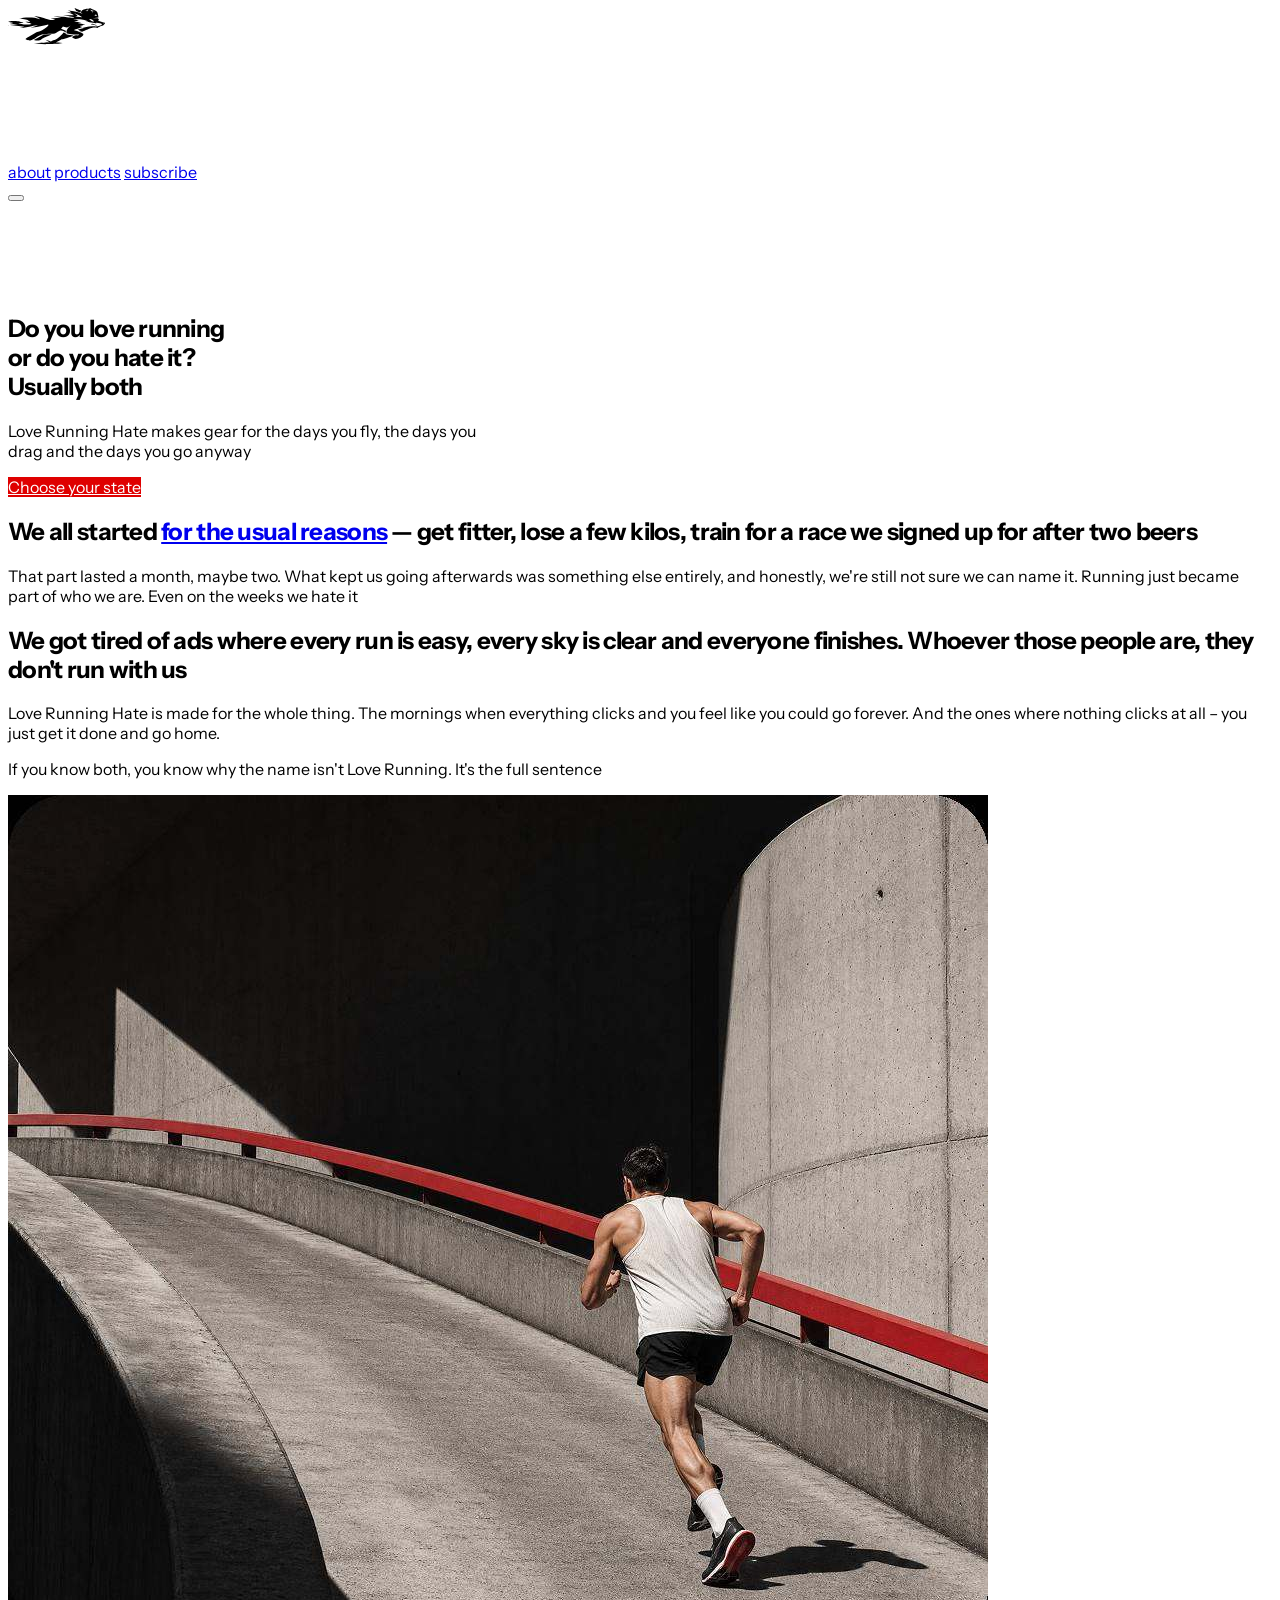
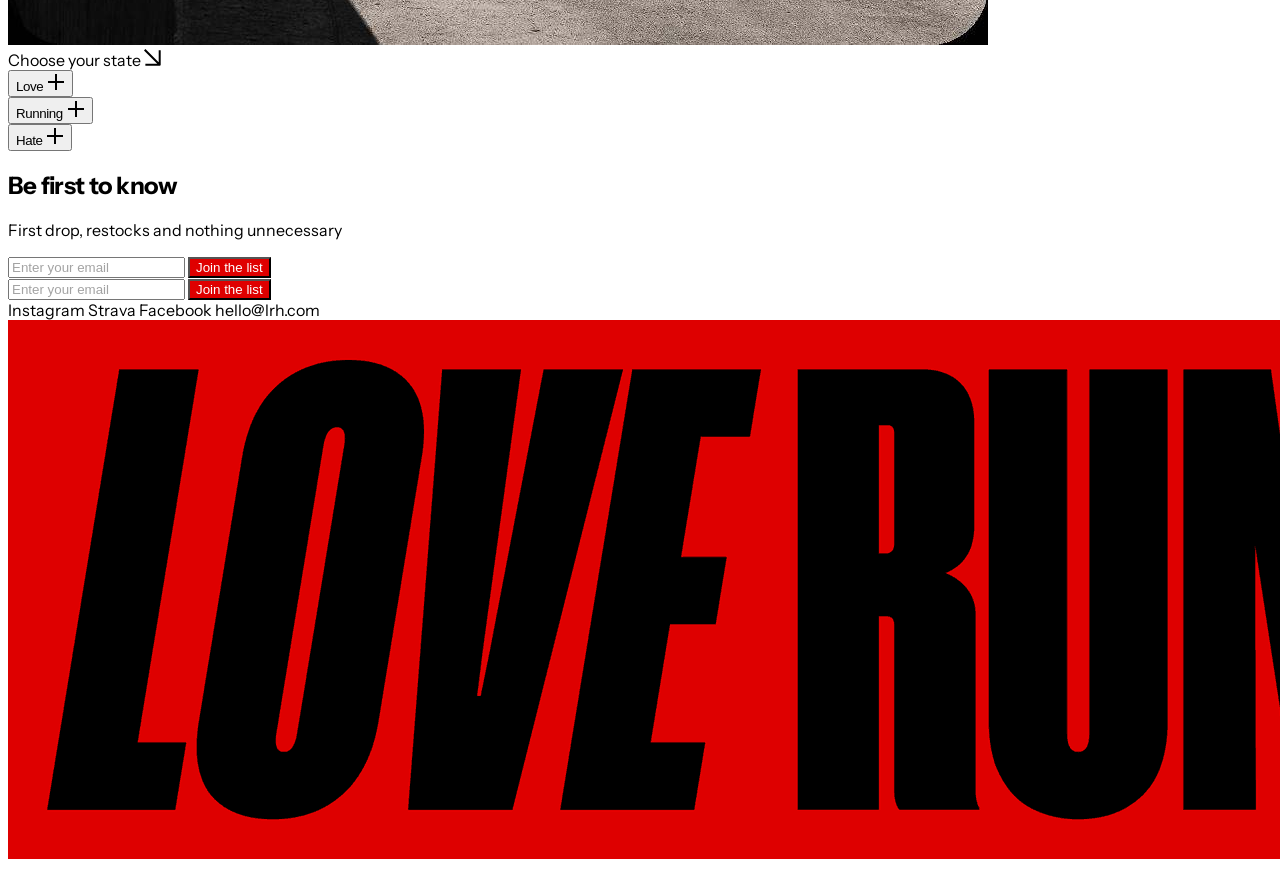
==== index.html @ ddf1a328 "Fix product notify buttons to say Notify me The three product waitlist submit buttons used the past-" ====
<!DOCTYPE html>
<html lang="en">
<head>
<meta charset="UTF-8">
<meta name="viewport" content="width=device-width, initial-scale=1.0">
<title>Love Running Hate — gear for every kind of run</title>
<meta name="description" content="Love Running Hate makes gear for the days you fly, the days you drag and the days you go anyway.">
<link rel="icon" type="image/svg+xml" href="assets/logo-fox-red.svg">
<link rel="preconnect" href="https://fonts.googleapis.com">
<link rel="preconnect" href="https://fonts.gstatic.com" crossorigin>
<link href="https://fonts.googleapis.com/css2?family=Instrument+Sans:wght@400;500;600;700&display=swap" rel="stylesheet">
<script src="https://cdn.tailwindcss.com"></script>
<script>
tailwind.config = {
  theme: {
    extend: {
      colors: {
        brand: '#DF0000',
        page: '#F4F4F4',
        inactive: '#D8D8D8',
      },
      fontFamily: {
        sans: ['"Instrument Sans"', 'system-ui', 'sans-serif'],
      },
    }
  }
}
</script>
<style>
  html { scroll-behavior: smooth; }
  body { font-family: "Instrument Sans", system-ui, sans-serif; -webkit-font-smoothing: antialiased; }
  .tracking-display { letter-spacing: -0.03em; }

  /* ---- Fox hover message card ---- */
  .fox-card {
    opacity: 0;
    transform: translateY(6px);
    pointer-events: none;
    transition: opacity .25s ease, transform .25s ease;
  }
  .fox-wrap:hover .fox-card,
  .fox-wrap.is-open .fox-card {
    opacity: 1;
    transform: translateY(0);
    pointer-events: auto;
  }
  .fox-logo .fox-red { display: none; }
  .fox-wrap:hover .fox-logo .fox-black,
  .fox-wrap.is-open .fox-logo .fox-black { display: none; }
  .fox-wrap:hover .fox-logo .fox-red,
  .fox-wrap.is-open .fox-logo .fox-red { display: block; }

  /* ---- Accordion ---- */
  .acc-body {
    display: grid;
    grid-template-rows: 0fr;
    transition: grid-template-rows .45s cubic-bezier(.4,0,.2,1);
  }
  .acc-item.open .acc-body { grid-template-rows: 1fr; }
  .acc-body > div { overflow: hidden; }
  .acc-item.open .acc-title { color: #DF0000; }
  .acc-toggle .icon-minus { display: none; }
  .acc-item.open .acc-toggle .icon-plus { display: none; }
  .acc-item.open .acc-toggle .icon-minus { display: block; }

  /* buttons */
  .btn-primary { background: #DF0000; color: #fff; transition: background .2s ease, color .2s ease; }
  .btn-primary:hover:not(:disabled) { background: #000; color: #fff; }
  .btn-primary:disabled { background: #fff; color: #000; border: 1px solid #D8D8D8; cursor: not-allowed; }
  .btn-hero { background: #DF0000; color: #fff; transition: background .2s ease, color .2s ease; }
  .btn-hero:hover { background: #fff; color: #DF0000; }

  .footer-link { color: #000; text-decoration: none; transition: color .2s ease; }
  .footer-link:hover { color: #fff; text-decoration: underline; text-underline-offset: 4px; }

  input.email-field::placeholder { color: #A3A3A3; }

  /* ---- Mobile burger menu ---- */
  .mobile-menu {
    opacity: 0;
    transform: translateY(-8px);
    pointer-events: none;
    transition: opacity .25s ease, transform .25s ease;
  }
  header.menu-open .mobile-menu {
    opacity: 1;
    transform: translateY(0);
    pointer-events: auto;
  }
  .burger-line { transition: transform .25s ease, opacity .2s ease; }
  header.menu-open .burger-line:nth-child(1) { transform: translateY(7px) rotate(45deg); }
  header.menu-open .burger-line:nth-child(2) { opacity: 0; }
  header.menu-open .burger-line:nth-child(3) { transform: translateY(-7px) rotate(-45deg); }

  /* ---- Product photos & lightbox ---- */
  .pv img { transition: transform .35s ease; }
  .pv:hover img { transform: scale(1.04); }
  .lb { display: none; }
  .lb.open { display: flex; }
  .lb-arrow {
    color: #fff; font-size: 56px; line-height: 1; padding: 12px 18px;
    transition: color .2s ease; user-select: none;
  }
  .lb-arrow:hover { color: #DF0000; }
</style>
</head>
<body class="bg-page text-black">

<!-- ===================== HEADER ===================== -->
<header class="sticky top-3 sm:top-5 z-50 mx-auto w-[calc(100%-2rem)] max-w-[1200px]">
  <div class="bg-white rounded-full px-6 sm:px-12 h-[60px] sm:h-[76px] flex items-center justify-between shadow-[0_2px_20px_rgba(0,0,0,0.04)]">
    <!-- Logo + hover card -->
    <div class="fox-wrap relative" id="foxWrap">
      <a href="#top" class="fox-logo block" aria-label="Love Running Hate — home">
        <img src="assets/logo-fox.svg" alt="Love Running Hate fox logo" class="fox-black h-7 sm:h-9 w-auto">
        <img src="assets/logo-fox-red.svg" alt="" class="fox-red h-7 sm:h-9 w-auto">
      </a>
      <!-- message card -->
      <div class="fox-card absolute left-6 sm:left-20 top-[calc(100%+10px)] w-[265px] bg-white rounded-2xl rounded-tl-md shadow-[0_12px_40px_rgba(0,0,0,0.12)] p-4 z-50">
        <div class="flex items-center gap-2">
          <span id="foxAvatar" class="w-7 h-7 rounded-full flex items-center justify-center overflow-hidden bg-black shrink-0">
            <img id="foxAvatarImg" src="assets/logo-fox-red.svg" alt="" class="w-5 h-auto">
          </span>
          <span id="foxHandle" class="text-[14px]">@FoxHatesRunning</span>
        </div>
        <p id="foxText" class="mt-2 text-[14px] leading-snug">The alarm went off before sunrise. My body stayed in bed emotionally, even after I left the house 😓</p>
        <div class="mt-3 flex items-center gap-3 text-[12px] text-neutral-400">
          <span>9:20</span>
          <span>7/10/26</span>
          <span class="text-brand">· online</span>
        </div>
      </div>
    </div>
    <!-- Nav (desktop) -->
    <nav class="hidden sm:flex items-center gap-14 text-[17px]">
      <a href="#about" class="hover:text-brand transition-colors">about</a>
      <a href="#products" class="hover:text-brand transition-colors">products</a>
      <a href="#subscribe" class="hover:text-brand transition-colors">subscribe</a>
    </nav>
    <!-- Burger (mobile) -->
    <button id="burgerBtn" type="button" class="sm:hidden flex flex-col justify-center items-end gap-[6px] w-8 h-8" aria-label="Menu" aria-expanded="false">
      <span class="burger-line block w-7 h-[2px] bg-black"></span>
      <span class="burger-line block w-7 h-[2px] bg-black"></span>
      <span class="burger-line block w-7 h-[2px] bg-black"></span>
    </button>
  </div>
  <!-- Mobile menu panel -->
  <div id="mobileMenu" class="mobile-menu sm:hidden absolute left-0 right-0 top-[calc(100%+8px)] bg-white rounded-3xl shadow-[0_16px_48px_rgba(0,0,0,0.14)] px-7 py-8 z-40">
    <nav class="flex flex-col gap-6">
      <a href="#about" class="tracking-display font-semibold text-[34px] leading-none">about</a>
      <a href="#products" class="tracking-display font-semibold text-[34px] leading-none">products</a>
      <a href="#subscribe" class="tracking-display font-semibold text-[34px] leading-none">subscribe</a>
    </nav>
    <div class="mt-8 pt-6 border-t border-inactive">
      <p class="text-[13px] text-neutral-400">Enquiries</p>
      <a href="mailto:hello@lrh.com" class="text-[15px]">hello@lrh.com</a>
    </div>
  </div>
</header>

<!-- ===================== HERO ===================== -->
<section id="top" class="mx-auto max-w-[1200px] px-4 pt-24 sm:pt-40 pb-24 sm:pb-40 text-center">
  <h1 class="tracking-display font-bold leading-[0.95] text-[44px] sm:text-[72px] lg:text-[90px]">
    Do you love running<br class="hidden sm:block">
    <span class="sm:hidden"> </span>or do you hate it?<br>
    <span class="text-brand">Usually both</span>
  </h1>
  <p class="mx-auto mt-8 sm:mt-12 max-w-[620px] text-[17px] sm:text-[20px] leading-relaxed">
    Love Running Hate makes gear for the days you fly, the days you<br class="hidden sm:block">
    drag and the days you go anyway
  </p>
  <a href="#products" class="btn-hero inline-block mt-10 sm:mt-14 rounded-full px-12 h-[56px] sm:h-[60px] leading-[56px] sm:leading-[60px] text-[18px] font-medium">
    Choose your state
  </a>
</section>

<!-- ===================== ABOUT ===================== -->
<section id="about" class="mx-auto max-w-[1200px] px-4 scroll-mt-28">
  <div class="bg-white rounded-3xl px-7 sm:px-7 py-9">
    <h2 class="tracking-display font-semibold text-[24px] sm:text-[32px] leading-tight max-w-[1150px]">
      We all started <a href="#products" class="text-brand">for the usual reasons</a> — get fitter, lose a few kilos, train for a race we signed up for after two beers
    </h2>
    <p class="mt-6 text-[15px] sm:text-[16px] leading-normal max-w-[1150px]">
      That part lasted a month, maybe two. What kept us going afterwards was something else entirely, and honestly, we're still not sure we can name it. Running just became part of who we are. Even on the weeks we hate it
    </p>
  </div>

  <div class="mt-4 grid grid-cols-1 lg:grid-cols-[1fr_490px] gap-4">
    <div class="bg-brand rounded-3xl px-7 py-10 text-white order-1">
      <h2 class="tracking-display font-semibold text-[30px] sm:text-[40px] leading-[1.1]">
        We got tired of ads where every run is easy, every sky is clear and everyone finishes. Whoever those people are, they don't run with us
      </h2>
      <p class="mt-8 text-[15px] sm:text-[16px] leading-normal max-w-[620px]">
        Love Running Hate is made for the whole thing. The mornings when everything clicks and you feel like you could go forever. And the ones where nothing clicks at all – you just get it done and go home.
      </p>
      <p class="mt-5 text-[15px] sm:text-[16px] leading-normal max-w-[620px]">
        If you know both, you know why the name isn't Love Running. It's the full sentence
      </p>
    </div>
    <div class="order-2 rounded-3xl overflow-hidden min-h-[280px]">
      <img src="assets/runner.jpg" alt="Runner climbing a concrete ramp beside a red railing" class="w-full h-full object-cover">
    </div>
  </div>
</section>

<!-- ===================== PRODUCTS ===================== -->
<section id="products" class="mx-auto max-w-[1200px] px-4 mt-28 sm:mt-44 scroll-mt-28">
  <div class="flex items-center gap-3 text-[22px] sm:text-[28px]">
    <span>Choose your state</span>
    <img src="assets/icon-arrow.svg" alt="" class="w-4 h-4 mt-1">
  </div>

  <div class="mt-6 space-y-4">
    <!-- ==== CARD template x3 ==== -->
    <!-- LOVE -->
    <div class="acc-item bg-white rounded-3xl" data-product="Love">
      <button type="button" class="acc-head w-full flex items-center justify-between px-7 sm:px-9 py-8 sm:py-10 text-left" aria-expanded="false">
        <span class="acc-title tracking-display font-bold text-[40px] sm:text-[64px] leading-none transition-colors hover:text-brand">Love</span>
        <span class="acc-toggle w-12 h-12 rounded-full bg-page flex items-center justify-center shrink-0">
          <svg class="icon-plus" width="18" height="18" viewBox="0 0 18 18"><path d="M9 1v16M1 9h16" stroke="black" stroke-width="2"/></svg>
          <svg class="icon-minus" width="18" height="18" viewBox="0 0 18 18"><path d="M1 9h16" stroke="black" stroke-width="2"/></svg>
        </span>
      </button>
      <div class="acc-body">
        <div>
          <div class="px-7 sm:px-9 pb-9 flex flex-col lg:grid lg:grid-cols-[360px_1fr] lg:grid-rows-[auto_1fr] gap-8">
            <p class="order-1 lg:col-start-1 lg:row-start-1 text-[16px] leading-normal">Love Cap “Chasing Endorphins”<br>100% cotton. One size. Designed in the UK</p>
            <div class="order-3 lg:order-none lg:col-start-1 lg:row-start-2">
              <p class="text-[16px]">£50</p>
              <form class="notify-form mt-4 max-w-[350px]">
                <input type="email" required placeholder="Enter your email" class="email-field w-full h-[60px] rounded-full border border-inactive bg-transparent px-6 text-[16px] outline-none focus:border-neutral-500 transition-colors">
                <button type="submit" class="btn-primary mt-3 w-full h-[60px] rounded-full text-[17px] font-medium">Notify me</button>
              </form>
            </div>
            <div class="order-2 lg:order-none lg:col-start-2 lg:row-start-1 lg:row-span-2 grid grid-cols-[1fr] sm:grid-cols-[1fr_170px] gap-3">
              <button type="button" class="pv rounded-xl overflow-hidden aspect-[4/3] sm:aspect-auto sm:min-h-[720px]" data-product="love" data-idx="0" aria-label="View photo">
                <img src="assets/products/love-1-s.jpg" alt="Love cap — front" class="w-full h-full object-cover" loading="lazy">
              </button>
              <div class="grid grid-cols-4 sm:grid-rows-4 sm:grid-cols-1 gap-3">
                <button type="button" class="pv rounded-xl overflow-hidden aspect-square sm:aspect-auto row-span-1" data-product="love" data-idx="1" aria-label="View photo">
                  <img src="assets/products/love-2-s.jpg" alt="Love cap — side" class="w-full h-full object-cover" loading="lazy">
                </button>
                <button type="button" class="pv rounded-xl overflow-hidden aspect-square sm:aspect-auto row-span-1" data-product="love" data-idx="2" aria-label="View photo">
                  <img src="assets/products/love-3-s.jpg" alt="Love cap — back" class="w-full h-full object-cover" loading="lazy">
                </button>
                <button type="button" class="pv rounded-xl overflow-hidden aspect-square sm:aspect-auto row-span-1" data-product="love" data-idx="3" aria-label="View photo">
                  <img src="assets/products/love-4-s.jpg" alt="Love cap on model — front" class="w-full h-full object-cover" loading="lazy">
                </button>
                <button type="button" class="pv rounded-xl overflow-hidden aspect-square sm:aspect-auto row-span-1" data-product="love" data-idx="4" aria-label="View photo">
                  <img src="assets/products/love-5-s.jpg" alt="Love cap on model — back" class="w-full h-full object-cover" loading="lazy">
                </button>
              </div>
            </div>
          </div>
        </div>
      </div>
    </div>

    <!-- RUNNING -->
    <div class="acc-item bg-white rounded-3xl" data-product="Running">
      <button type="button" class="acc-head w-full flex items-center justify-between px-7 sm:px-9 py-8 sm:py-10 text-left" aria-expanded="false">
        <span class="acc-title tracking-display font-bold text-[40px] sm:text-[64px] leading-none transition-colors hover:text-brand">Running</span>
        <span class="acc-toggle w-12 h-12 rounded-full bg-page flex items-center justify-center shrink-0">
          <svg class="icon-plus" width="18" height="18" viewBox="0 0 18 18"><path d="M9 1v16M1 9h16" stroke="black" stroke-width="2"/></svg>
          <svg class="icon-minus" width="18" height="18" viewBox="0 0 18 18"><path d="M1 9h16" stroke="black" stroke-width="2"/></svg>
        </span>
      </button>
      <div class="acc-body">
        <div>
          <div class="px-7 sm:px-9 pb-9 flex flex-col lg:grid lg:grid-cols-[360px_1fr] lg:grid-rows-[auto_1fr] gap-8">
            <p class="order-1 lg:col-start-1 lg:row-start-1 text-[16px] leading-normal">Running Cap “Love Running Hate”<br>100% cotton. One size. Designed in the UK</p>
            <div class="order-3 lg:order-none lg:col-start-1 lg:row-start-2">
              <p class="text-[16px]">£50</p>
              <form class="notify-form mt-4 max-w-[350px]">
                <input type="email" required placeholder="Enter your email" class="email-field w-full h-[60px] rounded-full border border-inactive bg-transparent px-6 text-[16px] outline-none focus:border-neutral-500 transition-colors">
                <button type="submit" class="btn-primary mt-3 w-full h-[60px] rounded-full text-[17px] font-medium">Notify me</button>
              </form>
            </div>
            <div class="order-2 lg:order-none lg:col-start-2 lg:row-start-1 lg:row-span-2 grid grid-cols-[1fr] sm:grid-cols-[1fr_170px] gap-3">
              <button type="button" class="pv rounded-xl overflow-hidden aspect-[4/3] sm:aspect-auto sm:min-h-[720px]" data-product="running" data-idx="0" aria-label="View photo">
                <img src="assets/products/running-1-s.jpg" alt="Running cap — front" class="w-full h-full object-cover" loading="lazy">
              </button>
              <div class="grid grid-cols-4 sm:grid-rows-4 sm:grid-cols-1 gap-3">
                <button type="button" class="pv rounded-xl overflow-hidden aspect-square sm:aspect-auto row-span-1" data-product="running" data-idx="1" aria-label="View photo">
                  <img src="assets/products/running-2-s.jpg" alt="Running cap — side" class="w-full h-full object-cover" loading="lazy">
                </button>
                <button type="button" class="pv rounded-xl overflow-hidden aspect-square sm:aspect-auto row-span-1" data-product="running" data-idx="2" aria-label="View photo">
                  <img src="assets/products/running-3-s.jpg" alt="Running cap — back" class="w-full h-full object-cover" loading="lazy">
                </button>
                <button type="button" class="pv rounded-xl overflow-hidden aspect-square sm:aspect-auto row-span-1" data-product="running" data-idx="3" aria-label="View photo">
                  <img src="assets/products/running-4-s.jpg" alt="Running cap on model — front" class="w-full h-full object-cover" loading="lazy">
                </button>
                <button type="button" class="pv rounded-xl overflow-hidden aspect-square sm:aspect-auto row-span-1" data-product="running" data-idx="4" aria-label="View photo">
                  <img src="assets/products/running-5-s.jpg" alt="Running cap on model — back" class="w-full h-full object-cover" loading="lazy">
                </button>
              </div>
            </div>
          </div>
        </div>
      </div>
    </div>

    <!-- HATE -->
    <div class="acc-item bg-white rounded-3xl" data-product="Hate">
      <button type="button" class="acc-head w-full flex items-center justify-between px-7 sm:px-9 py-8 sm:py-10 text-left" aria-expanded="false">
        <span class="acc-title tracking-display font-bold text-[40px] sm:text-[64px] leading-none transition-colors hover:text-brand">Hate</span>
        <span class="acc-toggle w-12 h-12 rounded-full bg-page flex items-center justify-center shrink-0">
          <svg class="icon-plus" width="18" height="18" viewBox="0 0 18 18"><path d="M9 1v16M1 9h16" stroke="black" stroke-width="2"/></svg>
          <svg class="icon-minus" width="18" height="18" viewBox="0 0 18 18"><path d="M1 9h16" stroke="black" stroke-width="2"/></svg>
        </span>
      </button>
      <div class="acc-body">
        <div>
          <div class="px-7 sm:px-9 pb-9 flex flex-col lg:grid lg:grid-cols-[360px_1fr] lg:grid-rows-[auto_1fr] gap-8">
            <p class="order-1 lg:col-start-1 lg:row-start-1 text-[16px] leading-normal">Hate Cap “Why Am I Doing This”<br>100% cotton. One size. Designed in the UK</p>
            <div class="order-3 lg:order-none lg:col-start-1 lg:row-start-2">
              <p class="text-[16px]">£50</p>
              <form class="notify-form mt-4 max-w-[350px]">
                <input type="email" required placeholder="Enter your email" class="email-field w-full h-[60px] rounded-full border border-inactive bg-transparent px-6 text-[16px] outline-none focus:border-neutral-500 transition-colors">
                <button type="submit" class="btn-primary mt-3 w-full h-[60px] rounded-full text-[17px] font-medium">Notify me</button>
              </form>
            </div>
            <div class="order-2 lg:order-none lg:col-start-2 lg:row-start-1 lg:row-span-2 grid grid-cols-[1fr] sm:grid-cols-[1fr_170px] gap-3">
              <button type="button" class="pv rounded-xl overflow-hidden aspect-[4/3] sm:aspect-auto sm:min-h-[720px]" data-product="hate" data-idx="0" aria-label="View photo">
                <img src="assets/products/hate-1-s.jpg" alt="Hate cap — front" class="w-full h-full object-cover" loading="lazy">
              </button>
              <div class="grid grid-cols-4 sm:grid-rows-4 sm:grid-cols-1 gap-3">
                <button type="button" class="pv rounded-xl overflow-hidden aspect-square sm:aspect-auto row-span-1" data-product="hate" data-idx="1" aria-label="View photo">
                  <img src="assets/products/hate-2-s.jpg" alt="Hate cap — side" class="w-full h-full object-cover" loading="lazy">
                </button>
                <button type="button" class="pv rounded-xl overflow-hidden aspect-square sm:aspect-auto row-span-1" data-product="hate" data-idx="2" aria-label="View photo">
                  <img src="assets/products/hate-3-s.jpg" alt="Hate cap — back" class="w-full h-full object-cover" loading="lazy">
                </button>
                <button type="button" class="pv rounded-xl overflow-hidden aspect-square sm:aspect-auto row-span-1" data-product="hate" data-idx="3" aria-label="View photo">
                  <img src="assets/products/hate-4-s.jpg" alt="Hate cap on model — front" class="w-full h-full object-cover" loading="lazy">
                </button>
                <button type="button" class="pv rounded-xl overflow-hidden aspect-square sm:aspect-auto row-span-1" data-product="hate" data-idx="4" aria-label="View photo">
                  <img src="assets/products/hate-5-s.jpg" alt="Hate cap on model — back" class="w-full h-full object-cover" loading="lazy">
                </button>
              </div>
            </div>
          </div>
        </div>
      </div>
    </div>
  </div>
</section>

<!-- ===================== SUBSCRIBE ===================== -->
<section id="subscribe" class="mx-auto max-w-[1200px] px-4 mt-32 sm:mt-52 pb-32 sm:pb-48 text-center scroll-mt-28">
  <h2 class="tracking-display font-bold text-[40px] sm:text-[72px] leading-none">Be first to know</h2>
  <p class="mt-6 text-[16px] sm:text-[18px]">First drop, restocks and nothing unnecessary</p>
  <form id="subscribeForm" class="mx-auto mt-10 max-w-[624px]">
    <div class="hidden sm:flex items-stretch rounded-full border border-inactive overflow-hidden bg-transparent">
      <input type="email" required placeholder="Enter your email" class="email-field flex-1 bg-transparent px-7 text-[16px] outline-none" id="subEmailDesktop">
      <button type="submit" class="btn-primary rounded-full px-10 h-[56px] text-[17px] font-medium shrink-0">Join the list</button>
    </div>
    <div class="sm:hidden">
      <input type="email" placeholder="Enter your email" class="email-field w-full h-[56px] rounded-full border border-inactive bg-transparent px-6 text-[16px] outline-none" id="subEmailMobile">
      <button type="submit" class="btn-primary mt-3 w-full h-[56px] rounded-full text-[17px] font-medium">Join the list</button>
    </div>
  </form>
</section>

<!-- ===================== FOOTER ===================== -->
<footer class="bg-brand">
  <div class="pt-12 sm:pt-14 pb-6">
    <nav class="flex flex-wrap items-center justify-center gap-x-10 gap-y-3 uppercase text-[14px] sm:text-[16px] tracking-wide px-4">
      <a href="https://www.instagram.com/love.running.hate/" target="_blank" rel="noopener" class="footer-link">Instagram</a>
      <a href="https://www.strava.com/clubs/2306749" target="_blank" rel="noopener" class="footer-link">Strava</a>
      <a href="https://www.facebook.com/profile.php?id=61592292695653" target="_blank" rel="noopener" class="footer-link">Facebook</a>
      <a href="mailto:hello@lrh.com" class="footer-link">hello@lrh.com</a>
    </nav>
    <img src="assets/wordmark.png" alt="LOVE RUNNING HATE" class="w-full h-auto mt-10 sm:mt-16 block select-none pointer-events-none">
  </div>
</footer>

<!-- ===================== LIGHTBOX ===================== -->
<div id="lightbox" class="lb fixed inset-0 z-[100] items-center justify-center" role="dialog" aria-modal="true">
  <div id="lbBackdrop" class="absolute inset-0 bg-black/90"></div>
  <button id="lbClose" type="button" class="absolute top-3 right-4 z-20 text-white text-[42px] leading-none hover:text-brand transition-colors" aria-label="Close">&times;</button>
  <button id="lbPrev" type="button" class="lb-arrow absolute left-1 sm:left-6 z-20" aria-label="Previous">&#8249;</button>
  <img id="lbImg" class="relative z-10 max-w-[92vw] max-h-[86vh] rounded-lg select-none" src="" alt="Product photo">
  <button id="lbNext" type="button" class="lb-arrow absolute right-1 sm:right-6 z-20" aria-label="Next">&#8250;</button>
  <div id="lbCount" class="absolute bottom-5 left-1/2 -translate-x-1/2 z-20 text-white/80 text-[14px] tracking-widest"></div>
</div>

<script src="assets/tweets.js"></script>
<script>
/* ---------- Fox hover: random message ---------- */
const FOX_PROFILES = {
  love:   { handle: '@FoxLovesRunning', avatarBg: '#DF0000', avatarFox: 'assets/logo-fox.svg' },
  hate:   { handle: '@FoxHatesRunning', avatarBg: '#000000', avatarFox: 'assets/logo-fox-red.svg' },
  anyway: { handle: '@FoxRunsAnyway',   avatarBg: '#FFFFFF', avatarFox: 'assets/logo-fox-red.svg' }
};
const foxMessages = (window.FOX_TWEETS || []).map(t => ({
  handle: FOX_PROFILES[t.mood].handle,
  text: t.text,
  avatarBg: FOX_PROFILES[t.mood].avatarBg,
  avatarFox: FOX_PROFILES[t.mood].avatarFox
}));

const foxWrap = document.getElementById('foxWrap');
let lastIdx = -1;
function pickFoxMessage() {
  let i;
  do { i = Math.floor(Math.random() * foxMessages.length); } while (i === lastIdx && foxMessages.length > 1);
  lastIdx = i;
  const m = foxMessages[i];
  document.getElementById('foxHandle').textContent = m.handle;
  document.getElementById('foxText').textContent = m.text;
  const av = document.getElementById('foxAvatar');
  av.style.background = m.avatarBg;
  av.style.border = m.avatarBg === '#FFFFFF' ? '1px solid #D8D8D8' : 'none';
  document.getElementById('foxAvatarImg').src = m.avatarFox;
}
foxWrap.addEventListener('mouseenter', pickFoxMessage);
/* mobile: tap toggles the card */
foxWrap.querySelector('a').addEventListener('click', (e) => {
  if (window.matchMedia('(hover: none)').matches) {
    e.preventDefault();
    if (!foxWrap.classList.contains('is-open')) pickFoxMessage();
    foxWrap.classList.toggle('is-open');
  }
});
document.addEventListener('click', (e) => {
  if (!foxWrap.contains(e.target)) foxWrap.classList.remove('is-open');
});

/* ---------- Product photo lightbox ---------- */
const PRODUCT_PHOTOS = {
  love: [1,2,3,4,5].map(i => 'assets/products/love-' + i + '.jpg'),
  hate: [1,2,3,4,5].map(i => 'assets/products/hate-' + i + '.jpg'),
  running: [1,2,3,4,5].map(i => 'assets/products/running-' + i + '.jpg')
};
const lb = document.getElementById('lightbox');
const lbImg = document.getElementById('lbImg');
const lbCount = document.getElementById('lbCount');
let lbProduct = 'love', lbIdx = 0;
function lbShow(i) {
  const list = PRODUCT_PHOTOS[lbProduct];
  lbIdx = (i + list.length) % list.length;
  lbImg.src = list[lbIdx];
  lbCount.textContent = (lbIdx + 1) + ' / ' + list.length;
  [lbIdx + 1, lbIdx - 1].forEach(j => { const im = new Image(); im.src = list[(j + list.length) % list.length]; });
}
function lbOpen(p, i) {
  lbProduct = p;
  lb.classList.add('open');
  document.body.style.overflow = 'hidden';
  lbShow(i);
}
function lbHide() {
  lb.classList.remove('open');
  document.body.style.overflow = '';
  lbImg.src = '';
}
document.querySelectorAll('.pv').forEach(b => {
  b.addEventListener('click', () => lbOpen(b.dataset.product, parseInt(b.dataset.idx, 10)));
});
document.getElementById('lbClose').addEventListener('click', lbHide);
document.getElementById('lbBackdrop').addEventListener('click', lbHide);
document.getElementById('lbPrev').addEventListener('click', () => lbShow(lbIdx - 1));
document.getElementById('lbNext').addEventListener('click', () => lbShow(lbIdx + 1));
document.addEventListener('keydown', (e) => {
  if (!lb.classList.contains('open')) return;
  if (e.key === 'Escape') lbHide();
  if (e.key === 'ArrowRight') lbShow(lbIdx + 1);
  if (e.key === 'ArrowLeft') lbShow(lbIdx - 1);
});
let lbTouchX = null;
lb.addEventListener('touchstart', (e) => { lbTouchX = e.touches[0].clientX; }, { passive: true });
lb.addEventListener('touchend', (e) => {
  if (lbTouchX === null) return;
  const dx = e.changedTouches[0].clientX - lbTouchX;
  if (Math.abs(dx) > 40) lbShow(lbIdx + (dx < 0 ? 1 : -1));
  lbTouchX = null;
}, { passive: true });

/* ---------- Mobile burger menu ---------- */
const headerEl = document.querySelector('header');
const burgerBtn = document.getElementById('burgerBtn');
burgerBtn.addEventListener('click', () => {
  const open = headerEl.classList.toggle('menu-open');
  burgerBtn.setAttribute('aria-expanded', open ? 'true' : 'false');
});
document.querySelectorAll('#mobileMenu a').forEach(a => {
  a.addEventListener('click', () => headerEl.classList.remove('menu-open'));
});

/* ---------- Accordion (independent items) ---------- */
document.querySelectorAll('.acc-item').forEach(item => {
  const head = item.querySelector('.acc-head');
  head.addEventListener('click', () => {
    const open = item.classList.toggle('open');
    head.setAttribute('aria-expanded', open ? 'true' : 'false');
  });
});

/* ---------- Forms: save subscriber + success state ---------- */
const SUBSCRIBE_URL = 'https://xhvunpdtaucxmgxvfxou.supabase.co/functions/v1/subscribe';
function bindForm(form, source) {
  form.addEventListener('submit', async (e) => {
    e.preventDefault();
    const visibleInputs = [...form.querySelectorAll('input')].filter(i => i.offsetParent !== null);
    const field = visibleInputs[0];
    if (!field || !field.value || !/^[^\s@]+@[^\s@]+\.[^\s@]+$/.test(field.value)) { if (field) field.focus(); return; }
    const buttons = [...form.querySelectorAll('button[type="submit"]')];
    buttons.forEach(b => { b.disabled = true; });
    try {
      const r = await fetch(SUBSCRIBE_URL, {
        method: 'POST',
        headers: { 'Content-Type': 'application/json' },
        body: JSON.stringify({ email: field.value, source })
      });
      if (!r.ok) throw new Error('request failed');
      buttons.forEach(b => { b.textContent = "You're on the list"; });
      field.disabled = true;
    } catch (err) {
      buttons.forEach(b => { b.disabled = false; });
      field.focus();
    }
  });
}
document.querySelectorAll('.notify-form').forEach(f => bindForm(f, (f.closest('.acc-item') && f.closest('.acc-item').dataset.product ? f.closest('.acc-item').dataset.product : 'product').toLowerCase()));
bindForm(document.getElementById('subscribeForm'), 'subscribe');
</script>
</body>
</html>
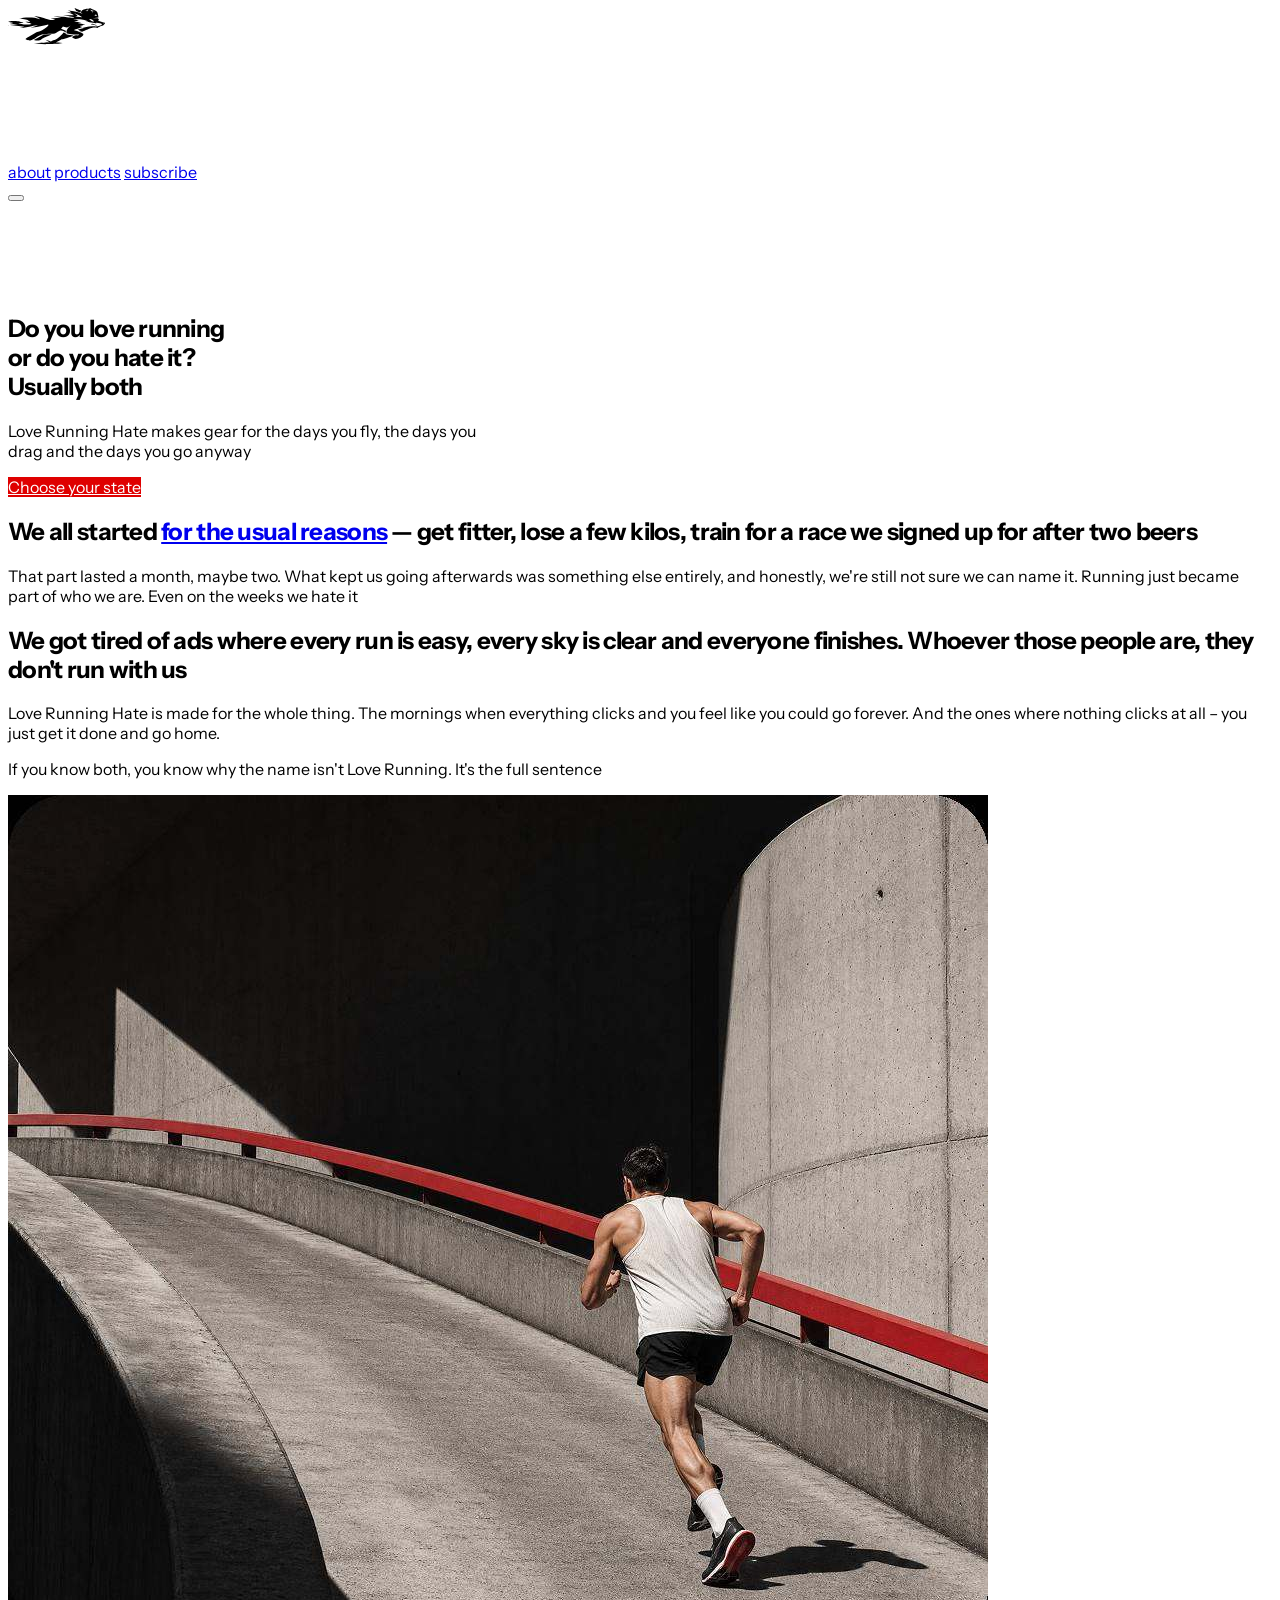
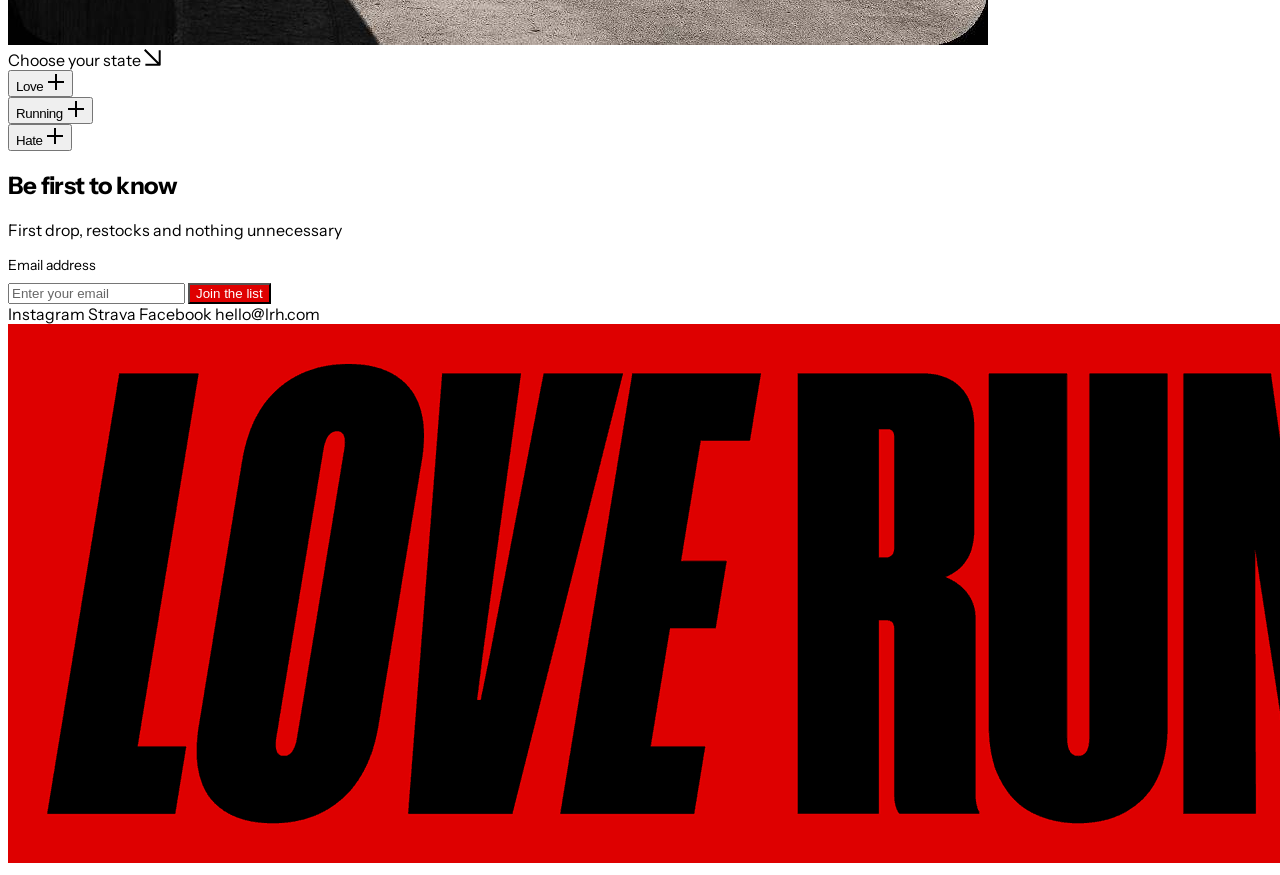
==== commit 27839e60: "Fix waitlist signup and add SEO discovery foundations" ====
--- a/index.html
+++ b/index.html
@@ -3,8 +3,47 @@
 <head>
 <meta charset="UTF-8">
 <meta name="viewport" content="width=device-width, initial-scale=1.0">
-<title>Love Running Hate — gear for every kind of run</title>
-<meta name="description" content="Love Running Hate makes gear for the days you fly, the days you drag and the days you go anyway.">
+<title>Love Running Hate — Cotton Caps for Every Running Mood</title>
+<meta name="description" content="Explore three cotton caps from Love Running Hate: Love, Running and Hate. Designed in the UK for every running mood. Sign up for product updates.">
+<link rel="canonical" href="https://loverunninghate.com/">
+<meta property="og:type" content="website">
+<meta property="og:site_name" content="Love Running Hate">
+<meta property="og:title" content="Love Running Hate — Cotton Caps for Every Running Mood">
+<meta property="og:description" content="Three cotton caps. Love, Running and Hate. Designed in the UK for every running mood. Sign up for product updates.">
+<meta property="og:url" content="https://loverunninghate.com/">
+<meta property="og:locale" content="en_GB">
+<meta property="og:image" content="https://loverunninghate.com/assets/social-preview.png">
+<meta property="og:image:width" content="1200">
+<meta property="og:image:height" content="630">
+<meta property="og:image:alt" content="Love Running Hate — three cotton caps for every running mood.">
+<meta name="twitter:card" content="summary_large_image">
+<meta name="twitter:title" content="Love Running Hate — Cotton Caps for Every Running Mood">
+<meta name="twitter:description" content="Three cotton caps. Love, Running and Hate. Designed in the UK for every running mood. Sign up for product updates.">
+<meta name="twitter:image" content="https://loverunninghate.com/assets/social-preview.png">
+<meta name="twitter:image:alt" content="Love Running Hate — three cotton caps for every running mood.">
+<script type="application/ld+json">
+{
+  "@context": "https://schema.org",
+  "@graph": [
+    {
+      "@type": "Organization",
+      "@id": "https://loverunninghate.com/#organization",
+      "name": "Love Running Hate",
+      "url": "https://loverunninghate.com/",
+      "logo": "https://loverunninghate.com/assets/logo-fox.svg",
+      "description": "Love Running Hate makes cotton caps for every running mood."
+    },
+    {
+      "@type": "WebSite",
+      "@id": "https://loverunninghate.com/#website",
+      "name": "Love Running Hate",
+      "url": "https://loverunninghate.com/",
+      "inLanguage": "en",
+      "publisher": { "@id": "https://loverunninghate.com/#organization" }
+    }
+  ]
+}
+</script>
 <link rel="icon" type="image/svg+xml" href="assets/logo-fox-red.svg">
 <link rel="preconnect" href="https://fonts.googleapis.com">
 <link rel="preconnect" href="https://fonts.gstatic.com" crossorigin>
@@ -73,7 +112,11 @@
   .footer-link { color: #000; text-decoration: none; transition: color .2s ease; }
   .footer-link:hover { color: #fff; text-decoration: underline; text-underline-offset: 4px; }
 
-  input.email-field::placeholder { color: #A3A3A3; }
+  input.email-field::placeholder { color: #666; }
+  .email-label { display: block; margin-bottom: 8px; font-size: 14px; text-align: left; }
+  .form-status { margin-top: 12px; font-size: 14px; line-height: 1.5; text-align: left; }
+  .form-status:empty { display: none; }
+  .email-field:focus-visible { outline: 2px solid #000; outline-offset: 3px; }
 
   /* ---- Mobile burger menu ---- */
   .mobile-menu {
@@ -228,8 +271,10 @@
             <div class="order-3 lg:order-none lg:col-start-1 lg:row-start-2">
               <p class="text-[16px]">£50</p>
               <form class="notify-form mt-4 max-w-[350px]">
-                <input type="email" required placeholder="Enter your email" class="email-field w-full h-[60px] rounded-full border border-inactive bg-transparent px-6 text-[16px] outline-none focus:border-neutral-500 transition-colors">
+                <label for="loveEmail" class="email-label">Email address</label>
+                <input id="loveEmail" name="email" type="email" autocomplete="email" required aria-describedby="loveStatus" placeholder="Enter your email" class="email-field w-full h-[60px] rounded-full border border-inactive bg-transparent px-6 text-[16px] outline-none focus:border-neutral-500 transition-colors">
                 <button type="submit" class="btn-primary mt-3 w-full h-[60px] rounded-full text-[17px] font-medium">Notify me</button>
+                <p id="loveStatus" class="form-status" role="status" aria-live="polite" aria-atomic="true"></p>
               </form>
             </div>
             <div class="order-2 lg:order-none lg:col-start-2 lg:row-start-1 lg:row-span-2 grid grid-cols-[1fr] sm:grid-cols-[1fr_170px] gap-3">
@@ -272,8 +317,10 @@
             <div class="order-3 lg:order-none lg:col-start-1 lg:row-start-2">
               <p class="text-[16px]">£50</p>
               <form class="notify-form mt-4 max-w-[350px]">
-                <input type="email" required placeholder="Enter your email" class="email-field w-full h-[60px] rounded-full border border-inactive bg-transparent px-6 text-[16px] outline-none focus:border-neutral-500 transition-colors">
+                <label for="runningEmail" class="email-label">Email address</label>
+                <input id="runningEmail" name="email" type="email" autocomplete="email" required aria-describedby="runningStatus" placeholder="Enter your email" class="email-field w-full h-[60px] rounded-full border border-inactive bg-transparent px-6 text-[16px] outline-none focus:border-neutral-500 transition-colors">
                 <button type="submit" class="btn-primary mt-3 w-full h-[60px] rounded-full text-[17px] font-medium">Notify me</button>
+                <p id="runningStatus" class="form-status" role="status" aria-live="polite" aria-atomic="true"></p>
               </form>
             </div>
             <div class="order-2 lg:order-none lg:col-start-2 lg:row-start-1 lg:row-span-2 grid grid-cols-[1fr] sm:grid-cols-[1fr_170px] gap-3">
@@ -316,8 +363,10 @@
             <div class="order-3 lg:order-none lg:col-start-1 lg:row-start-2">
               <p class="text-[16px]">£50</p>
               <form class="notify-form mt-4 max-w-[350px]">
-                <input type="email" required placeholder="Enter your email" class="email-field w-full h-[60px] rounded-full border border-inactive bg-transparent px-6 text-[16px] outline-none focus:border-neutral-500 transition-colors">
+                <label for="hateEmail" class="email-label">Email address</label>
+                <input id="hateEmail" name="email" type="email" autocomplete="email" required aria-describedby="hateStatus" placeholder="Enter your email" class="email-field w-full h-[60px] rounded-full border border-inactive bg-transparent px-6 text-[16px] outline-none focus:border-neutral-500 transition-colors">
                 <button type="submit" class="btn-primary mt-3 w-full h-[60px] rounded-full text-[17px] font-medium">Notify me</button>
+                <p id="hateStatus" class="form-status" role="status" aria-live="polite" aria-atomic="true"></p>
               </form>
             </div>
             <div class="order-2 lg:order-none lg:col-start-2 lg:row-start-1 lg:row-span-2 grid grid-cols-[1fr] sm:grid-cols-[1fr_170px] gap-3">
@@ -351,14 +400,12 @@
   <h2 class="tracking-display font-bold text-[40px] sm:text-[72px] leading-none">Be first to know</h2>
   <p class="mt-6 text-[16px] sm:text-[18px]">First drop, restocks and nothing unnecessary</p>
   <form id="subscribeForm" class="mx-auto mt-10 max-w-[624px]">
-    <div class="hidden sm:flex items-stretch rounded-full border border-inactive overflow-hidden bg-transparent">
-      <input type="email" required placeholder="Enter your email" class="email-field flex-1 bg-transparent px-7 text-[16px] outline-none" id="subEmailDesktop">
-      <button type="submit" class="btn-primary rounded-full px-10 h-[56px] text-[17px] font-medium shrink-0">Join the list</button>
-    </div>
-    <div class="sm:hidden">
-      <input type="email" placeholder="Enter your email" class="email-field w-full h-[56px] rounded-full border border-inactive bg-transparent px-6 text-[16px] outline-none" id="subEmailMobile">
-      <button type="submit" class="btn-primary mt-3 w-full h-[56px] rounded-full text-[17px] font-medium">Join the list</button>
-    </div>
+    <label for="subEmail" class="email-label">Email address</label>
+    <div class="flex flex-col sm:flex-row sm:items-stretch sm:rounded-full sm:border sm:border-inactive bg-transparent">
+      <input type="email" name="email" autocomplete="email" required aria-describedby="subscribeStatus" placeholder="Enter your email" class="email-field w-full min-w-0 sm:flex-1 h-[56px] rounded-full border border-inactive sm:border-0 bg-transparent px-6 sm:px-7 text-[16px] outline-none" id="subEmail">
+      <button type="submit" class="btn-primary mt-3 sm:mt-0 w-full sm:w-auto rounded-full px-10 h-[56px] text-[17px] font-medium shrink-0">Join the list</button>
+    </div>
+    <p id="subscribeStatus" class="form-status" role="status" aria-live="polite" aria-atomic="true"></p>
   </form>
 </section>
 
@@ -497,33 +544,7 @@
   });
 });
 
-/* ---------- Forms: save subscriber + success state ---------- */
-const SUBSCRIBE_URL = 'https://xhvunpdtaucxmgxvfxou.supabase.co/functions/v1/subscribe';
-function bindForm(form, source) {
-  form.addEventListener('submit', async (e) => {
-    e.preventDefault();
-    const visibleInputs = [...form.querySelectorAll('input')].filter(i => i.offsetParent !== null);
-    const field = visibleInputs[0];
-    if (!field || !field.value || !/^[^\s@]+@[^\s@]+\.[^\s@]+$/.test(field.value)) { if (field) field.focus(); return; }
-    const buttons = [...form.querySelectorAll('button[type="submit"]')];
-    buttons.forEach(b => { b.disabled = true; });
-    try {
-      const r = await fetch(SUBSCRIBE_URL, {
-        method: 'POST',
-        headers: { 'Content-Type': 'application/json' },
-        body: JSON.stringify({ email: field.value, source })
-      });
-      if (!r.ok) throw new Error('request failed');
-      buttons.forEach(b => { b.textContent = "You're on the list"; });
-      field.disabled = true;
-    } catch (err) {
-      buttons.forEach(b => { b.disabled = false; });
-      field.focus();
-    }
-  });
-}
-document.querySelectorAll('.notify-form').forEach(f => bindForm(f, (f.closest('.acc-item') && f.closest('.acc-item').dataset.product ? f.closest('.acc-item').dataset.product : 'product').toLowerCase()));
-bindForm(document.getElementById('subscribeForm'), 'subscribe');
 </script>
+<script src="assets/subscribe.js"></script>
 </body>
 </html>
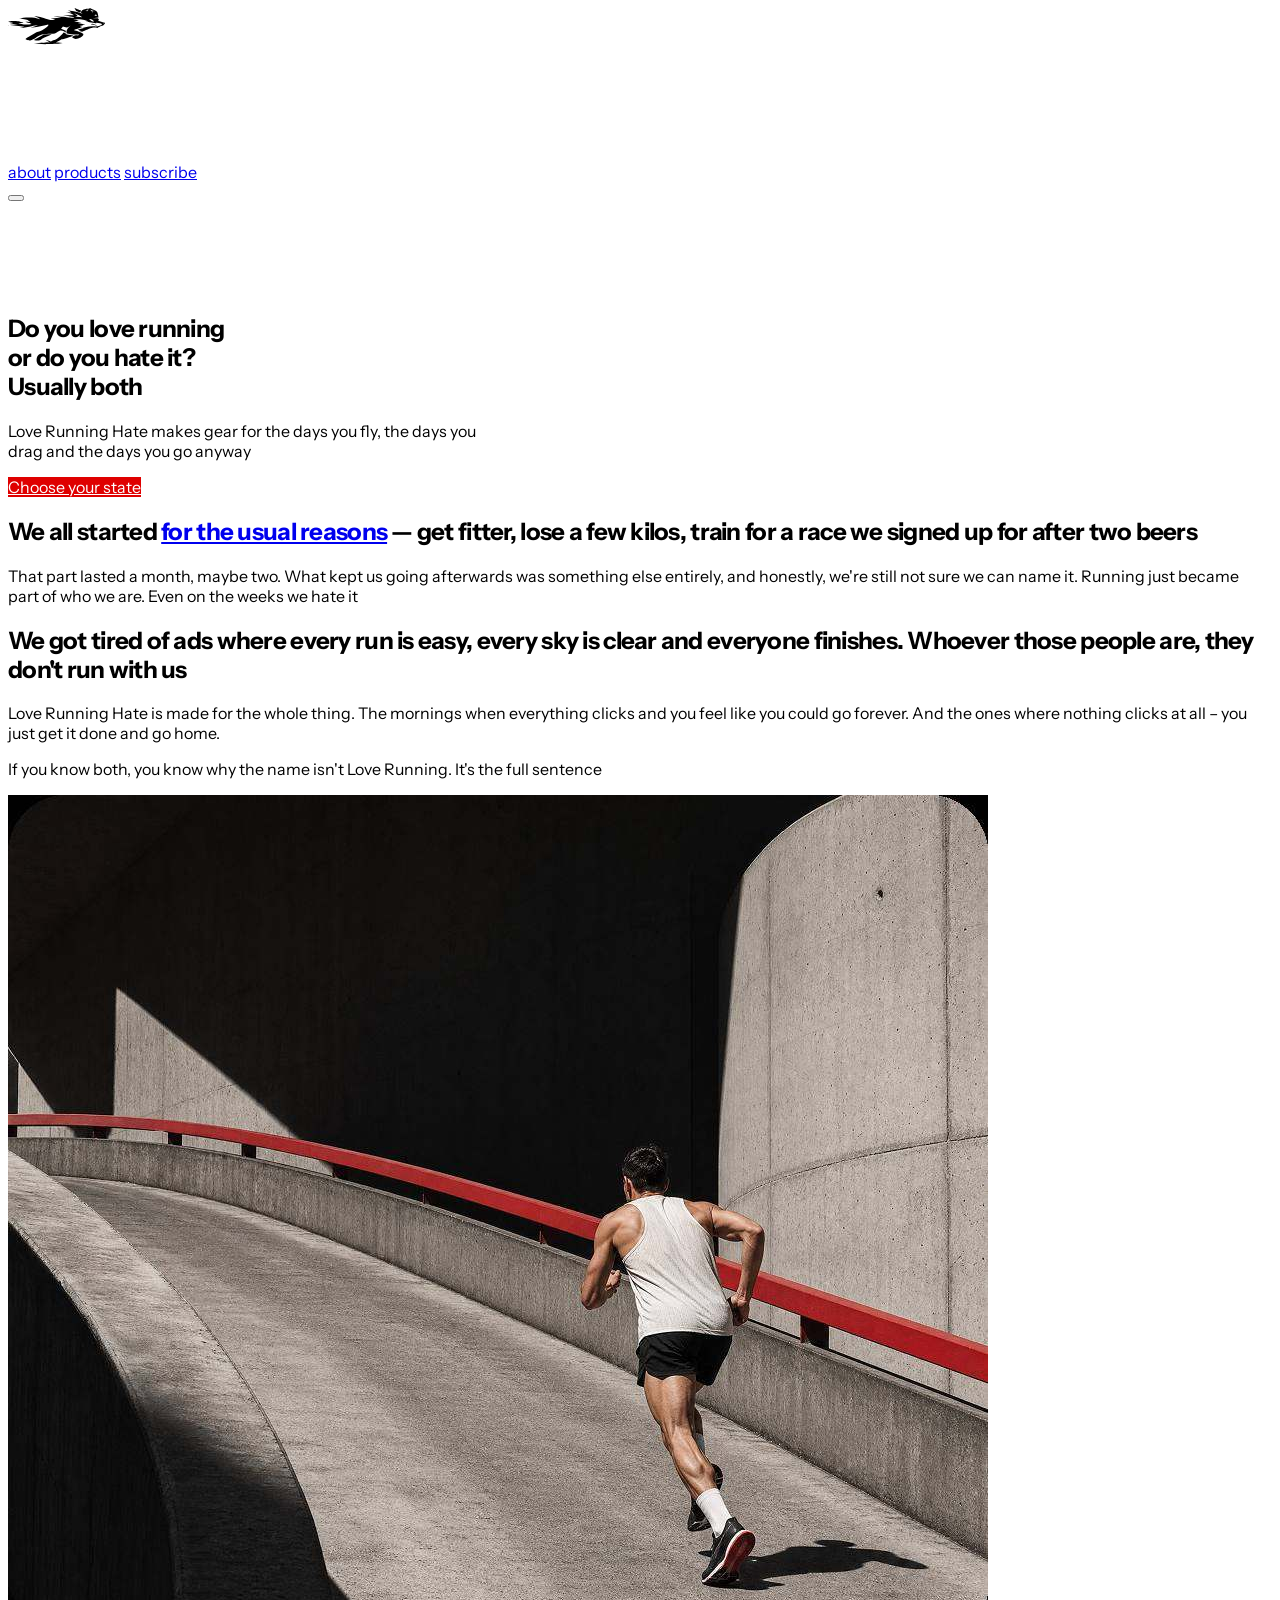
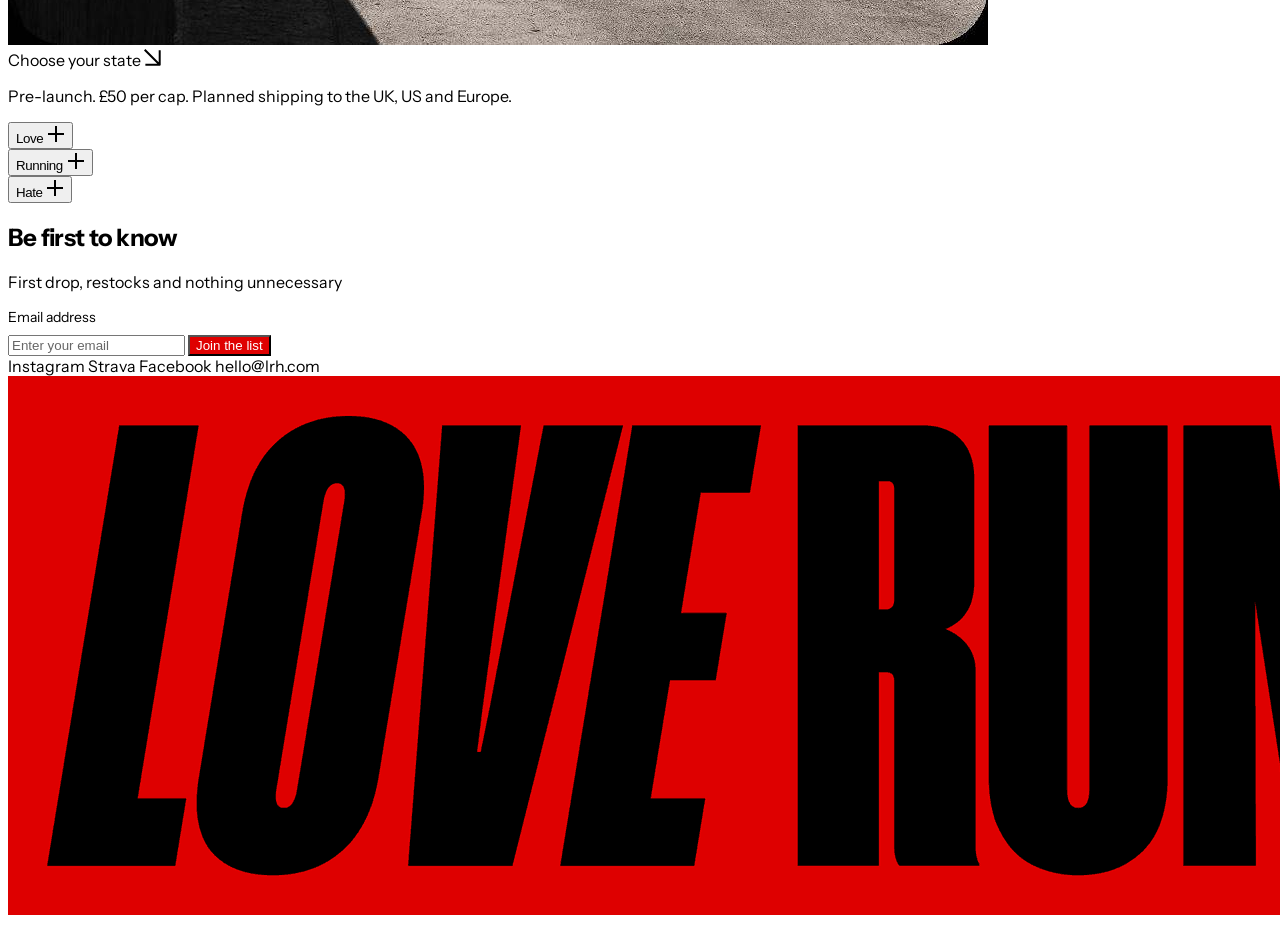
==== commit 97d20d1c: "Add individual pre-launch cap pages and signup reporting" ====
--- a/index.html
+++ b/index.html
@@ -3,6 +3,8 @@
 <head>
 <meta charset="UTF-8">
 <meta name="viewport" content="width=device-width, initial-scale=1.0">
+<meta name="google-site-verification" content="1MhXM-Ri4mP4e04J1jfqQfZhfEgzyHIPiIKTisG_g5E">
+<meta name="msvalidate.01" content="987CBAC7A22F9322A1C53699744090DB">
 <title>Love Running Hate — Cotton Caps for Every Running Mood</title>
 <meta name="description" content="Explore three cotton caps from Love Running Hate: Love, Running and Hate. Designed in the UK for every running mood. Sign up for product updates.">
 <link rel="canonical" href="https://loverunninghate.com/">
@@ -252,6 +254,7 @@
     <span>Choose your state</span>
     <img src="assets/icon-arrow.svg" alt="" class="w-4 h-4 mt-1">
   </div>
+  <p class="mt-4 text-[16px] leading-relaxed">Pre-launch. £50 per cap. Planned shipping to the UK, US and Europe.</p>
 
   <div class="mt-6 space-y-4">
     <!-- ==== CARD template x3 ==== -->
@@ -267,7 +270,7 @@
       <div class="acc-body">
         <div>
           <div class="px-7 sm:px-9 pb-9 flex flex-col lg:grid lg:grid-cols-[360px_1fr] lg:grid-rows-[auto_1fr] gap-8">
-            <p class="order-1 lg:col-start-1 lg:row-start-1 text-[16px] leading-normal">Love Cap “Chasing Endorphins”<br>100% cotton. One size. Designed in the UK</p>
+            <p class="order-1 lg:col-start-1 lg:row-start-1 text-[16px] leading-normal">Love Cap “Chasing Endorphins”<br>100% cotton. One size. Designed in the UK<br><a href="/products/love-cap/" class="inline-block mt-4 underline underline-offset-4 hover:text-brand">View love cap details</a></p>
             <div class="order-3 lg:order-none lg:col-start-1 lg:row-start-2">
               <p class="text-[16px]">£50</p>
               <form class="notify-form mt-4 max-w-[350px]">
@@ -313,7 +316,7 @@
       <div class="acc-body">
         <div>
           <div class="px-7 sm:px-9 pb-9 flex flex-col lg:grid lg:grid-cols-[360px_1fr] lg:grid-rows-[auto_1fr] gap-8">
-            <p class="order-1 lg:col-start-1 lg:row-start-1 text-[16px] leading-normal">Running Cap “Love Running Hate”<br>100% cotton. One size. Designed in the UK</p>
+            <p class="order-1 lg:col-start-1 lg:row-start-1 text-[16px] leading-normal">Running Cap “Love Running Hate”<br>100% cotton. One size. Designed in the UK<br><a href="/products/running-cap/" class="inline-block mt-4 underline underline-offset-4 hover:text-brand">View running cap details</a></p>
             <div class="order-3 lg:order-none lg:col-start-1 lg:row-start-2">
               <p class="text-[16px]">£50</p>
               <form class="notify-form mt-4 max-w-[350px]">
@@ -359,7 +362,7 @@
       <div class="acc-body">
         <div>
           <div class="px-7 sm:px-9 pb-9 flex flex-col lg:grid lg:grid-cols-[360px_1fr] lg:grid-rows-[auto_1fr] gap-8">
-            <p class="order-1 lg:col-start-1 lg:row-start-1 text-[16px] leading-normal">Hate Cap “Why Am I Doing This”<br>100% cotton. One size. Designed in the UK</p>
+            <p class="order-1 lg:col-start-1 lg:row-start-1 text-[16px] leading-normal">Hate Cap “Why Am I Doing This”<br>100% cotton. One size. Designed in the UK<br><a href="/products/hate-cap/" class="inline-block mt-4 underline underline-offset-4 hover:text-brand">View hate cap details</a></p>
             <div class="order-3 lg:order-none lg:col-start-1 lg:row-start-2">
               <p class="text-[16px]">£50</p>
               <form class="notify-form mt-4 max-w-[350px]">
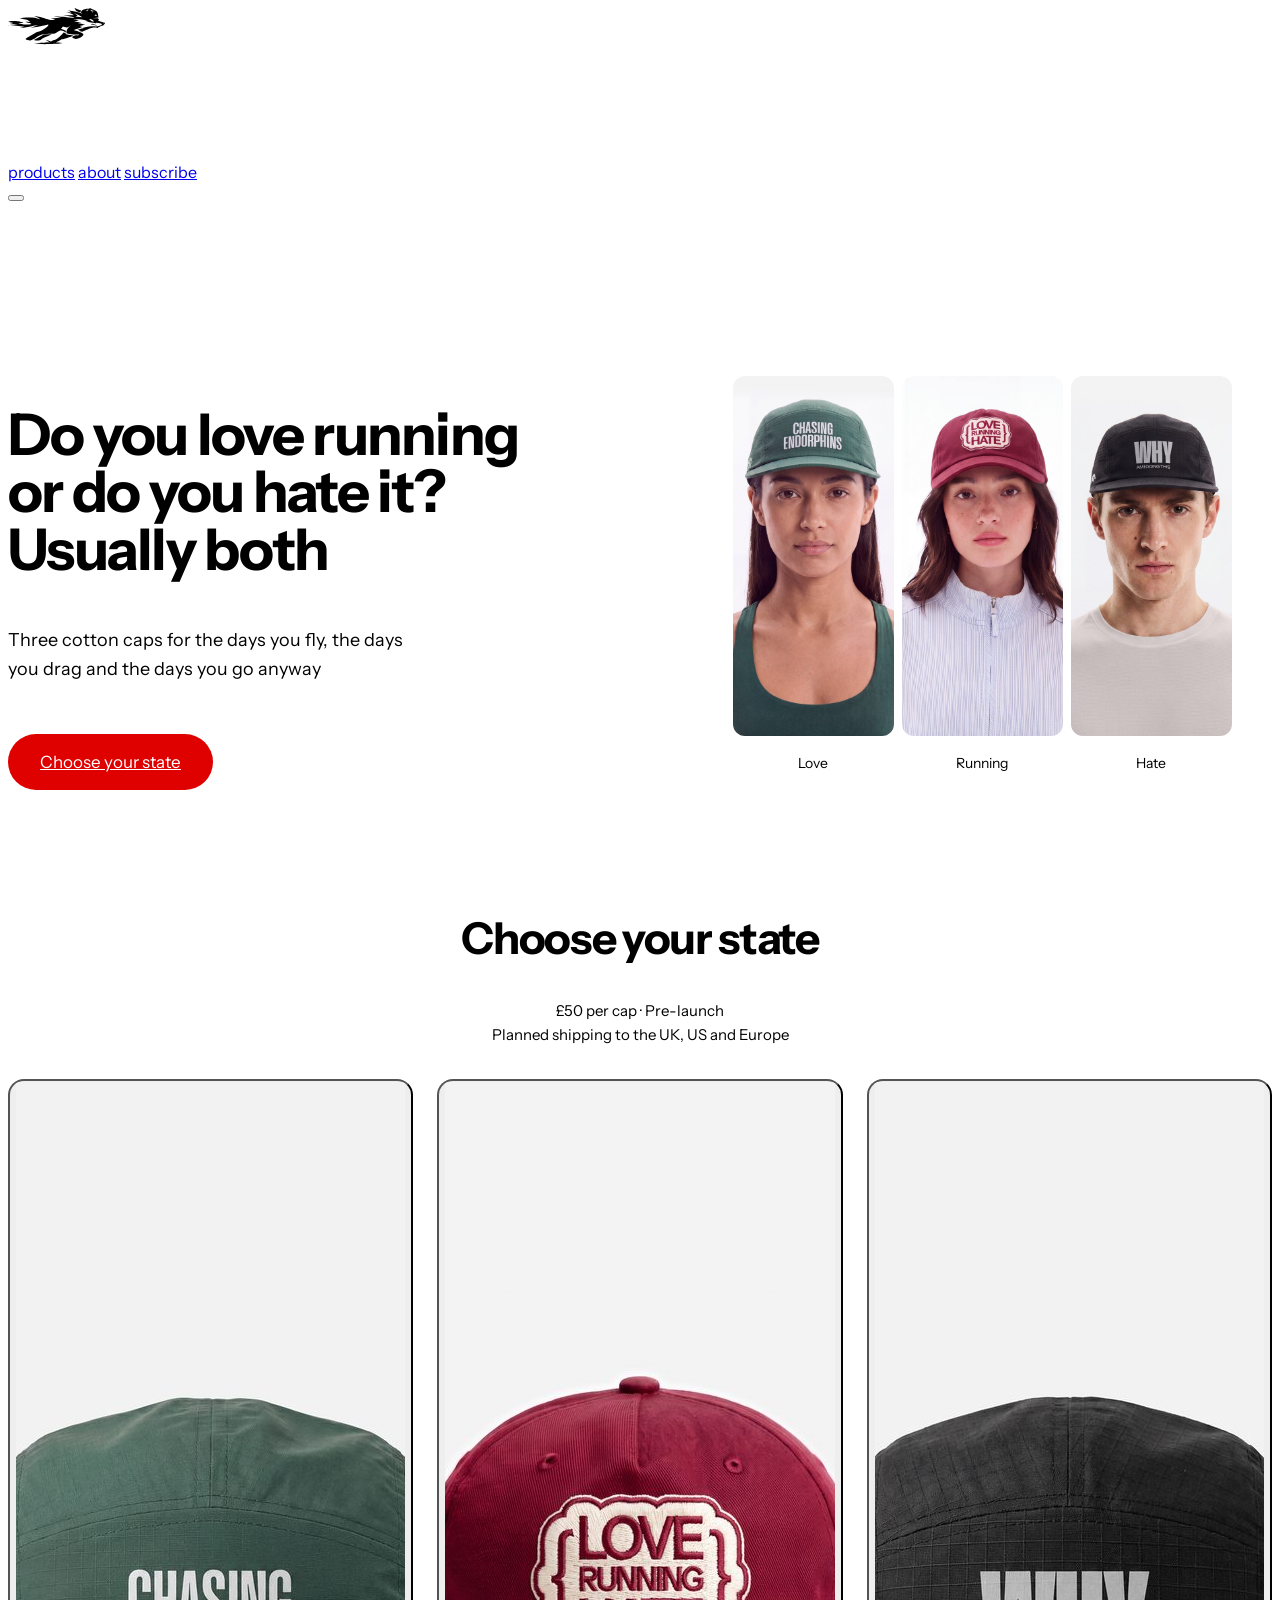
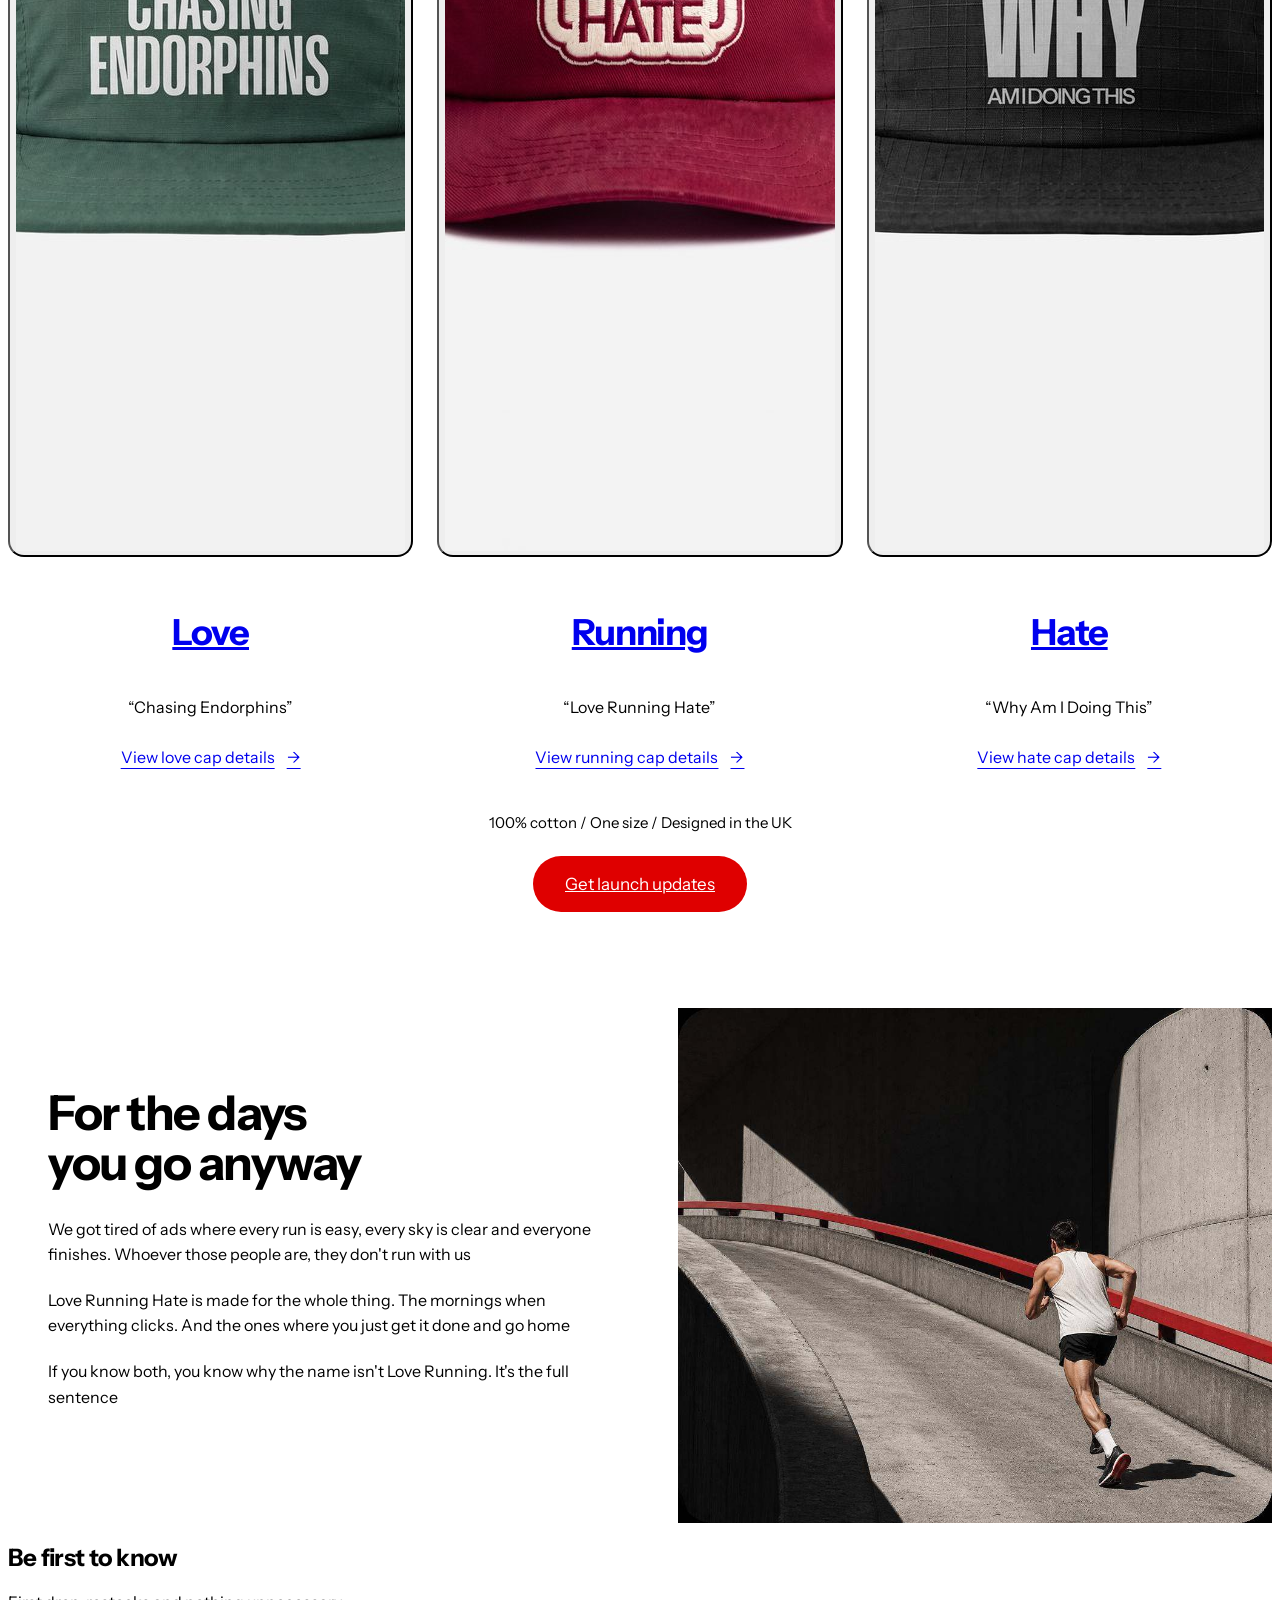
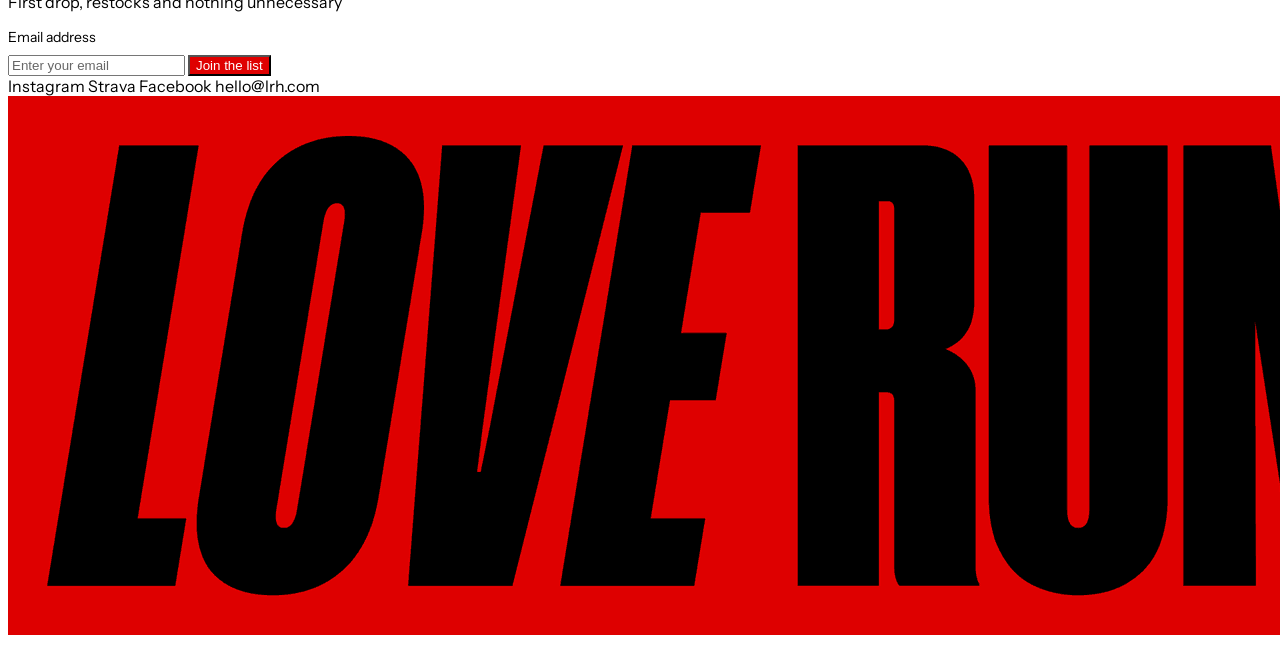
==== commit 2c843a4f: "Show all three cap moods upfront and simplify launch signup" ====
--- a/index.html
+++ b/index.html
@@ -91,19 +91,6 @@
   .fox-wrap:hover .fox-logo .fox-red,
   .fox-wrap.is-open .fox-logo .fox-red { display: block; }
 
-  /* ---- Accordion ---- */
-  .acc-body {
-    display: grid;
-    grid-template-rows: 0fr;
-    transition: grid-template-rows .45s cubic-bezier(.4,0,.2,1);
-  }
-  .acc-item.open .acc-body { grid-template-rows: 1fr; }
-  .acc-body > div { overflow: hidden; }
-  .acc-item.open .acc-title { color: #DF0000; }
-  .acc-toggle .icon-minus { display: none; }
-  .acc-item.open .acc-toggle .icon-plus { display: none; }
-  .acc-item.open .acc-toggle .icon-minus { display: block; }
-
   /* buttons */
   .btn-primary { background: #DF0000; color: #fff; transition: background .2s ease, color .2s ease; }
   .btn-primary:hover:not(:disabled) { background: #000; color: #fff; }
@@ -147,6 +134,71 @@
     transition: color .2s ease; user-select: none;
   }
   .lb-arrow:hover { color: #DF0000; }
+
+  ::selection { background: #DF0000; color: #fff; }
+  a:focus-visible, button:focus-visible, summary:focus-visible { outline: 2px solid #000; outline-offset: 5px; }
+  .intro { display: grid; grid-template-columns: 1.1fr 1fr; align-items: center; gap: 48px; padding-top: 64px; padding-bottom: 88px; }
+  .intro h1 { font-size: clamp(44px, 4.5vw, 64px); line-height: 1; }
+  .intro-copy > p { max-width: 410px; font-size: 18px; line-height: 1.6; margin-top: 28px; }
+  .intro-action { display: inline-flex; align-items: center; justify-content: center; min-height: 56px; padding: 0 32px; border-radius: 999px; margin-top: 32px; font-size: 17px; }
+  .intro-photo { min-width: 0; }
+  .intro-photo a { display: block; min-width: 0; }
+  .intro-portraits { display: grid; grid-template-columns: repeat(3, minmax(0, 1fr)); gap: 8px; }
+  .intro-photo img { mix-blend-mode: darken; width: 100%; height: 360px; object-fit: cover; object-position: center 30%; border-radius: 12px; }
+  .intro-photo figcaption { display: grid; grid-template-columns: repeat(3, minmax(0, 1fr)); text-align: center; gap: 8px; margin-top: 14px; font-size: 14px; }
+  .caps-intro { text-align: center; }
+  .caps-intro h2 { font-size: 44px; line-height: 1.1; }
+  .caps-intro p { font-size: 15px; line-height: 1.6; margin-top: 16px; }
+  .caps-grid { display: grid; grid-template-columns: repeat(3,minmax(0,1fr)); gap: 24px; margin-top: 32px; }
+  .cap-card { min-width: 0; text-align: center; }
+  .cap-photo { width: 100%; display: block; overflow: hidden; border-radius: 16px; background: #eee; }
+  .cap-photo img { width: 100%; aspect-ratio: 1; object-fit: cover; }
+  .cap-heading { display: flex; align-items: baseline; justify-content: center; gap: 16px; margin-top: 20px; }
+  .cap-heading h3 { font-size: 36px; font-weight: 700; letter-spacing: -.03em; line-height: 1.1; }
+  .cap-heading a:hover { color: #DF0000; }
+  .cap-phrase { margin-top: 8px; font-size: 16px; }
+  .cap-link { display: flex; align-items: center; justify-content: center; gap: 12px; min-height: 48px; margin-top: 12px; text-decoration: underline; text-underline-offset: 5px; }
+  .cap-link:hover { color: #DF0000; }
+  .caps-facts { margin-top: 32px; font-size: 15px; text-align: center; }
+  .caps-action { text-align: center; margin-top: 24px; }
+  .caps-action .intro-action { margin-top: 0; }
+  .brand-story { display: grid; grid-template-columns: 1.1fr 1fr; gap: 16px; margin-top: 96px; }
+  .story-copy { padding: 40px; }
+  .story-copy h2 { font-size: 48px; line-height: 1.05; margin-bottom: 28px; }
+  .story-copy p { font-size: 16px; line-height: 1.6; max-width: 52ch; margin-top: 20px; }
+  .story-photo { width: 100%; height: 100%; object-fit: cover; min-height: 360px; }
+  @media (max-width: 900px) {
+    .intro { gap: 24px; }
+    .intro h1 { font-size: 44px; }
+    .intro-photo img { height: 260px; }
+    .caps-grid { gap: 16px; }
+    .cap-heading h3 { font-size: 30px; }
+    .cap-phrase { min-height: 48px; }
+    .brand-story { grid-template-columns: 1fr 1fr; }
+    .story-copy { padding: 28px; }
+    .story-copy h2 { font-size: 36px; }
+  }
+  @media (max-width: 639px) {
+    .intro { grid-template-columns: 1fr; padding-top: 40px; padding-bottom: 56px; gap: 28px; }
+    .intro h1 { font-size: clamp(32px, 9.6vw, 46px); }
+    .intro-copy > p { font-size: 16px; margin-top: 20px; max-width: 34ch; }
+    .intro-action { margin-top: 20px; min-height: 50px; }
+    .intro-photo img { height: 200px; object-position: center 25%; }
+    .intro-photo figcaption { font-size: 13px; }
+    .caps-intro { display: block; }
+    .caps-intro h2 { font-size: 34px; }
+    .caps-intro p { margin-top: 16px; font-size: 14px; }
+    .caps-grid { grid-template-columns: 1fr; gap: 36px; margin-top: 24px; }
+    .cap-photo img { aspect-ratio: 4 / 3; }
+    .cap-heading h3 { font-size: 36px; }
+    .cap-phrase { min-height: 0; }
+    .brand-story { grid-template-columns: 1fr; margin-top: 64px; }
+    .story-photo { height: 320px; min-height: 0; }
+  }
+  @media (prefers-reduced-motion: reduce) {
+    html { scroll-behavior: auto; }
+    *, *::before, *::after { transition: none !important; }
+  }
 </style>
 </head>
 <body class="bg-page text-black">
@@ -178,8 +230,8 @@
     </div>
     <!-- Nav (desktop) -->
     <nav class="hidden sm:flex items-center gap-14 text-[17px]">
+      <a href="#products" class="hover:text-brand transition-colors">products</a>
       <a href="#about" class="hover:text-brand transition-colors">about</a>
-      <a href="#products" class="hover:text-brand transition-colors">products</a>
       <a href="#subscribe" class="hover:text-brand transition-colors">subscribe</a>
     </nav>
     <!-- Burger (mobile) -->
@@ -192,8 +244,8 @@
   <!-- Mobile menu panel -->
   <div id="mobileMenu" class="mobile-menu sm:hidden absolute left-0 right-0 top-[calc(100%+8px)] bg-white rounded-3xl shadow-[0_16px_48px_rgba(0,0,0,0.14)] px-7 py-8 z-40">
     <nav class="flex flex-col gap-6">
+      <a href="#products" class="tracking-display font-semibold text-[34px] leading-none">products</a>
       <a href="#about" class="tracking-display font-semibold text-[34px] leading-none">about</a>
-      <a href="#products" class="tracking-display font-semibold text-[34px] leading-none">products</a>
       <a href="#subscribe" class="tracking-display font-semibold text-[34px] leading-none">subscribe</a>
     </nav>
     <div class="mt-8 pt-6 border-t border-inactive">
@@ -204,202 +256,68 @@
 </header>
 
 <!-- ===================== HERO ===================== -->
-<section id="top" class="mx-auto max-w-[1200px] px-4 pt-24 sm:pt-40 pb-24 sm:pb-40 text-center">
-  <h1 class="tracking-display font-bold leading-[0.95] text-[44px] sm:text-[72px] lg:text-[90px]">
-    Do you love running<br class="hidden sm:block">
-    <span class="sm:hidden"> </span>or do you hate it?<br>
-    <span class="text-brand">Usually both</span>
-  </h1>
-  <p class="mx-auto mt-8 sm:mt-12 max-w-[620px] text-[17px] sm:text-[20px] leading-relaxed">
-    Love Running Hate makes gear for the days you fly, the days you<br class="hidden sm:block">
-    drag and the days you go anyway
-  </p>
-  <a href="#products" class="btn-hero inline-block mt-10 sm:mt-14 rounded-full px-12 h-[56px] sm:h-[60px] leading-[56px] sm:leading-[60px] text-[18px] font-medium">
-    Choose your state
-  </a>
+<section id="top" class="intro mx-auto max-w-[1200px] px-4 scroll-mt-28">
+  <div class="intro-copy">
+    <h1 class="tracking-display font-bold">Do you love running<br>or do you hate it?<br><span class="text-brand">Usually both</span></h1>
+    <p>Three cotton caps for the days you fly, the days you drag and the days you go anyway</p>
+    <a href="#products" class="btn-hero intro-action">Choose your state</a>
+  </div>
+  <figure class="intro-photo">
+    <div class="intro-portraits">
+      <a href="/products/love-cap/" aria-label="Explore the Love Cap"><img src="assets/products/love-4-s.jpg" alt="Love cap worn on a model" width="900" height="1069" fetchpriority="high"></a>
+      <a href="/products/running-cap/" aria-label="Explore the Running Cap"><img src="assets/products/running-4-s.jpg" alt="Running cap worn on a model" width="900" height="1069" fetchpriority="high"></a>
+      <a href="/products/hate-cap/" aria-label="Explore the Hate Cap"><img src="assets/products/hate-4-s.jpg" alt="Hate cap worn on a model" width="900" height="1069" fetchpriority="high"></a>
+    </div>
+    <figcaption><span>Love</span><span>Running</span><span>Hate</span></figcaption>
+  </figure>
 </section>
 
+<!-- ===================== PRODUCTS ===================== -->
+<section id="products" class="caps mx-auto max-w-[1200px] px-4 scroll-mt-28">
+  <div class="caps-intro"><h2 class="tracking-display font-semibold">Choose your state</h2><p>£50 per cap · Pre-launch<br>Planned shipping to the UK, US and Europe</p></div>
+  <div class="caps-grid">
+    <article class="acc-item cap-card" data-product="Love">
+      <button type="button" class="pv cap-photo" data-product="love" data-idx="0" aria-label="View love cap photos">
+        <img src="assets/products/love-1-s.jpg" alt="Love cap — front" width="900" height="1069" loading="lazy">
+      </button>
+      <div class="cap-heading"><h3><a href="/products/love-cap/">Love</a></h3></div>
+      <p class="cap-phrase">“Chasing Endorphins”</p>
+      <a href="/products/love-cap/" class="cap-link">View love cap details <span aria-hidden="true">&rarr;</span></a>
+    </article>
+    <article class="acc-item cap-card" data-product="Running">
+      <button type="button" class="pv cap-photo" data-product="running" data-idx="0" aria-label="View running cap photos">
+        <img src="assets/products/running-1-s.jpg" alt="Running cap — front" width="900" height="1069" loading="lazy">
+      </button>
+      <div class="cap-heading"><h3><a href="/products/running-cap/">Running</a></h3></div>
+      <p class="cap-phrase">“Love Running Hate”</p>
+      <a href="/products/running-cap/" class="cap-link">View running cap details <span aria-hidden="true">&rarr;</span></a>
+    </article>
+    <article class="acc-item cap-card" data-product="Hate">
+      <button type="button" class="pv cap-photo" data-product="hate" data-idx="0" aria-label="View hate cap photos">
+        <img src="assets/products/hate-1-s.jpg" alt="Hate cap — front" width="900" height="1069" loading="lazy">
+      </button>
+      <div class="cap-heading"><h3><a href="/products/hate-cap/">Hate</a></h3></div>
+      <p class="cap-phrase">“Why Am I Doing This”</p>
+      <a href="/products/hate-cap/" class="cap-link">View hate cap details <span aria-hidden="true">&rarr;</span></a>
+    </article>
+  </div>
+  <p class="caps-facts">100% cotton / One size / Designed in the UK</p>
+  <div class="caps-action"><a href="#subscribe" class="btn-hero intro-action">Get launch updates</a></div>
+</section>
+
 <!-- ===================== ABOUT ===================== -->
-<section id="about" class="mx-auto max-w-[1200px] px-4 scroll-mt-28">
-  <div class="bg-white rounded-3xl px-7 sm:px-7 py-9">
-    <h2 class="tracking-display font-semibold text-[24px] sm:text-[32px] leading-tight max-w-[1150px]">
-      We all started <a href="#products" class="text-brand">for the usual reasons</a> — get fitter, lose a few kilos, train for a race we signed up for after two beers
-    </h2>
-    <p class="mt-6 text-[15px] sm:text-[16px] leading-normal max-w-[1150px]">
-      That part lasted a month, maybe two. What kept us going afterwards was something else entirely, and honestly, we're still not sure we can name it. Running just became part of who we are. Even on the weeks we hate it
-    </p>
-  </div>
-
-  <div class="mt-4 grid grid-cols-1 lg:grid-cols-[1fr_490px] gap-4">
-    <div class="bg-brand rounded-3xl px-7 py-10 text-white order-1">
-      <h2 class="tracking-display font-semibold text-[30px] sm:text-[40px] leading-[1.1]">
-        We got tired of ads where every run is easy, every sky is clear and everyone finishes. Whoever those people are, they don't run with us
-      </h2>
-      <p class="mt-8 text-[15px] sm:text-[16px] leading-normal max-w-[620px]">
-        Love Running Hate is made for the whole thing. The mornings when everything clicks and you feel like you could go forever. And the ones where nothing clicks at all – you just get it done and go home.
-      </p>
-      <p class="mt-5 text-[15px] sm:text-[16px] leading-normal max-w-[620px]">
-        If you know both, you know why the name isn't Love Running. It's the full sentence
-      </p>
-    </div>
-    <div class="order-2 rounded-3xl overflow-hidden min-h-[280px]">
-      <img src="assets/runner.jpg" alt="Runner climbing a concrete ramp beside a red railing" class="w-full h-full object-cover">
-    </div>
-  </div>
+<section id="about" class="brand-story mx-auto max-w-[1200px] px-4 scroll-mt-28">
+  <div class="story-copy bg-brand text-white rounded-3xl">
+    <h2 class="tracking-display font-semibold">For the days<br>you go anyway</h2>
+    <p>We got tired of ads where every run is easy, every sky is clear and everyone finishes. Whoever those people are, they don't run with us</p>
+    <p>Love Running Hate is made for the whole thing. The mornings when everything clicks. And the ones where you just get it done and go home</p>
+    <p>If you know both, you know why the name isn't Love Running. It's the full sentence</p>
+  </div>
+  <img src="assets/runner.jpg" alt="Runner climbing a concrete ramp beside a red railing" class="story-photo rounded-3xl" loading="lazy">
 </section>
 
-<!-- ===================== PRODUCTS ===================== -->
-<section id="products" class="mx-auto max-w-[1200px] px-4 mt-28 sm:mt-44 scroll-mt-28">
-  <div class="flex items-center gap-3 text-[22px] sm:text-[28px]">
-    <span>Choose your state</span>
-    <img src="assets/icon-arrow.svg" alt="" class="w-4 h-4 mt-1">
-  </div>
-  <p class="mt-4 text-[16px] leading-relaxed">Pre-launch. £50 per cap. Planned shipping to the UK, US and Europe.</p>
-
-  <div class="mt-6 space-y-4">
-    <!-- ==== CARD template x3 ==== -->
-    <!-- LOVE -->
-    <div class="acc-item bg-white rounded-3xl" data-product="Love">
-      <button type="button" class="acc-head w-full flex items-center justify-between px-7 sm:px-9 py-8 sm:py-10 text-left" aria-expanded="false">
-        <span class="acc-title tracking-display font-bold text-[40px] sm:text-[64px] leading-none transition-colors hover:text-brand">Love</span>
-        <span class="acc-toggle w-12 h-12 rounded-full bg-page flex items-center justify-center shrink-0">
-          <svg class="icon-plus" width="18" height="18" viewBox="0 0 18 18"><path d="M9 1v16M1 9h16" stroke="black" stroke-width="2"/></svg>
-          <svg class="icon-minus" width="18" height="18" viewBox="0 0 18 18"><path d="M1 9h16" stroke="black" stroke-width="2"/></svg>
-        </span>
-      </button>
-      <div class="acc-body">
-        <div>
-          <div class="px-7 sm:px-9 pb-9 flex flex-col lg:grid lg:grid-cols-[360px_1fr] lg:grid-rows-[auto_1fr] gap-8">
-            <p class="order-1 lg:col-start-1 lg:row-start-1 text-[16px] leading-normal">Love Cap “Chasing Endorphins”<br>100% cotton. One size. Designed in the UK<br><a href="/products/love-cap/" class="inline-block mt-4 underline underline-offset-4 hover:text-brand">View love cap details</a></p>
-            <div class="order-3 lg:order-none lg:col-start-1 lg:row-start-2">
-              <p class="text-[16px]">£50</p>
-              <form class="notify-form mt-4 max-w-[350px]">
-                <label for="loveEmail" class="email-label">Email address</label>
-                <input id="loveEmail" name="email" type="email" autocomplete="email" required aria-describedby="loveStatus" placeholder="Enter your email" class="email-field w-full h-[60px] rounded-full border border-inactive bg-transparent px-6 text-[16px] outline-none focus:border-neutral-500 transition-colors">
-                <button type="submit" class="btn-primary mt-3 w-full h-[60px] rounded-full text-[17px] font-medium">Notify me</button>
-                <p id="loveStatus" class="form-status" role="status" aria-live="polite" aria-atomic="true"></p>
-              </form>
-            </div>
-            <div class="order-2 lg:order-none lg:col-start-2 lg:row-start-1 lg:row-span-2 grid grid-cols-[1fr] sm:grid-cols-[1fr_170px] gap-3">
-              <button type="button" class="pv rounded-xl overflow-hidden aspect-[4/3] sm:aspect-auto sm:min-h-[720px]" data-product="love" data-idx="0" aria-label="View photo">
-                <img src="assets/products/love-1-s.jpg" alt="Love cap — front" class="w-full h-full object-cover" loading="lazy">
-              </button>
-              <div class="grid grid-cols-4 sm:grid-rows-4 sm:grid-cols-1 gap-3">
-                <button type="button" class="pv rounded-xl overflow-hidden aspect-square sm:aspect-auto row-span-1" data-product="love" data-idx="1" aria-label="View photo">
-                  <img src="assets/products/love-2-s.jpg" alt="Love cap — side" class="w-full h-full object-cover" loading="lazy">
-                </button>
-                <button type="button" class="pv rounded-xl overflow-hidden aspect-square sm:aspect-auto row-span-1" data-product="love" data-idx="2" aria-label="View photo">
-                  <img src="assets/products/love-3-s.jpg" alt="Love cap — back" class="w-full h-full object-cover" loading="lazy">
-                </button>
-                <button type="button" class="pv rounded-xl overflow-hidden aspect-square sm:aspect-auto row-span-1" data-product="love" data-idx="3" aria-label="View photo">
-                  <img src="assets/products/love-4-s.jpg" alt="Love cap on model — front" class="w-full h-full object-cover" loading="lazy">
-                </button>
-                <button type="button" class="pv rounded-xl overflow-hidden aspect-square sm:aspect-auto row-span-1" data-product="love" data-idx="4" aria-label="View photo">
-                  <img src="assets/products/love-5-s.jpg" alt="Love cap on model — back" class="w-full h-full object-cover" loading="lazy">
-                </button>
-              </div>
-            </div>
-          </div>
-        </div>
-      </div>
-    </div>
-
-    <!-- RUNNING -->
-    <div class="acc-item bg-white rounded-3xl" data-product="Running">
-      <button type="button" class="acc-head w-full flex items-center justify-between px-7 sm:px-9 py-8 sm:py-10 text-left" aria-expanded="false">
-        <span class="acc-title tracking-display font-bold text-[40px] sm:text-[64px] leading-none transition-colors hover:text-brand">Running</span>
-        <span class="acc-toggle w-12 h-12 rounded-full bg-page flex items-center justify-center shrink-0">
-          <svg class="icon-plus" width="18" height="18" viewBox="0 0 18 18"><path d="M9 1v16M1 9h16" stroke="black" stroke-width="2"/></svg>
-          <svg class="icon-minus" width="18" height="18" viewBox="0 0 18 18"><path d="M1 9h16" stroke="black" stroke-width="2"/></svg>
-        </span>
-      </button>
-      <div class="acc-body">
-        <div>
-          <div class="px-7 sm:px-9 pb-9 flex flex-col lg:grid lg:grid-cols-[360px_1fr] lg:grid-rows-[auto_1fr] gap-8">
-            <p class="order-1 lg:col-start-1 lg:row-start-1 text-[16px] leading-normal">Running Cap “Love Running Hate”<br>100% cotton. One size. Designed in the UK<br><a href="/products/running-cap/" class="inline-block mt-4 underline underline-offset-4 hover:text-brand">View running cap details</a></p>
-            <div class="order-3 lg:order-none lg:col-start-1 lg:row-start-2">
-              <p class="text-[16px]">£50</p>
-              <form class="notify-form mt-4 max-w-[350px]">
-                <label for="runningEmail" class="email-label">Email address</label>
-                <input id="runningEmail" name="email" type="email" autocomplete="email" required aria-describedby="runningStatus" placeholder="Enter your email" class="email-field w-full h-[60px] rounded-full border border-inactive bg-transparent px-6 text-[16px] outline-none focus:border-neutral-500 transition-colors">
-                <button type="submit" class="btn-primary mt-3 w-full h-[60px] rounded-full text-[17px] font-medium">Notify me</button>
-                <p id="runningStatus" class="form-status" role="status" aria-live="polite" aria-atomic="true"></p>
-              </form>
-            </div>
-            <div class="order-2 lg:order-none lg:col-start-2 lg:row-start-1 lg:row-span-2 grid grid-cols-[1fr] sm:grid-cols-[1fr_170px] gap-3">
-              <button type="button" class="pv rounded-xl overflow-hidden aspect-[4/3] sm:aspect-auto sm:min-h-[720px]" data-product="running" data-idx="0" aria-label="View photo">
-                <img src="assets/products/running-1-s.jpg" alt="Running cap — front" class="w-full h-full object-cover" loading="lazy">
-              </button>
-              <div class="grid grid-cols-4 sm:grid-rows-4 sm:grid-cols-1 gap-3">
-                <button type="button" class="pv rounded-xl overflow-hidden aspect-square sm:aspect-auto row-span-1" data-product="running" data-idx="1" aria-label="View photo">
-                  <img src="assets/products/running-2-s.jpg" alt="Running cap — side" class="w-full h-full object-cover" loading="lazy">
-                </button>
-                <button type="button" class="pv rounded-xl overflow-hidden aspect-square sm:aspect-auto row-span-1" data-product="running" data-idx="2" aria-label="View photo">
-                  <img src="assets/products/running-3-s.jpg" alt="Running cap — back" class="w-full h-full object-cover" loading="lazy">
-                </button>
-                <button type="button" class="pv rounded-xl overflow-hidden aspect-square sm:aspect-auto row-span-1" data-product="running" data-idx="3" aria-label="View photo">
-                  <img src="assets/products/running-4-s.jpg" alt="Running cap on model — front" class="w-full h-full object-cover" loading="lazy">
-                </button>
-                <button type="button" class="pv rounded-xl overflow-hidden aspect-square sm:aspect-auto row-span-1" data-product="running" data-idx="4" aria-label="View photo">
-                  <img src="assets/products/running-5-s.jpg" alt="Running cap on model — back" class="w-full h-full object-cover" loading="lazy">
-                </button>
-              </div>
-            </div>
-          </div>
-        </div>
-      </div>
-    </div>
-
-    <!-- HATE -->
-    <div class="acc-item bg-white rounded-3xl" data-product="Hate">
-      <button type="button" class="acc-head w-full flex items-center justify-between px-7 sm:px-9 py-8 sm:py-10 text-left" aria-expanded="false">
-        <span class="acc-title tracking-display font-bold text-[40px] sm:text-[64px] leading-none transition-colors hover:text-brand">Hate</span>
-        <span class="acc-toggle w-12 h-12 rounded-full bg-page flex items-center justify-center shrink-0">
-          <svg class="icon-plus" width="18" height="18" viewBox="0 0 18 18"><path d="M9 1v16M1 9h16" stroke="black" stroke-width="2"/></svg>
-          <svg class="icon-minus" width="18" height="18" viewBox="0 0 18 18"><path d="M1 9h16" stroke="black" stroke-width="2"/></svg>
-        </span>
-      </button>
-      <div class="acc-body">
-        <div>
-          <div class="px-7 sm:px-9 pb-9 flex flex-col lg:grid lg:grid-cols-[360px_1fr] lg:grid-rows-[auto_1fr] gap-8">
-            <p class="order-1 lg:col-start-1 lg:row-start-1 text-[16px] leading-normal">Hate Cap “Why Am I Doing This”<br>100% cotton. One size. Designed in the UK<br><a href="/products/hate-cap/" class="inline-block mt-4 underline underline-offset-4 hover:text-brand">View hate cap details</a></p>
-            <div class="order-3 lg:order-none lg:col-start-1 lg:row-start-2">
-              <p class="text-[16px]">£50</p>
-              <form class="notify-form mt-4 max-w-[350px]">
-                <label for="hateEmail" class="email-label">Email address</label>
-                <input id="hateEmail" name="email" type="email" autocomplete="email" required aria-describedby="hateStatus" placeholder="Enter your email" class="email-field w-full h-[60px] rounded-full border border-inactive bg-transparent px-6 text-[16px] outline-none focus:border-neutral-500 transition-colors">
-                <button type="submit" class="btn-primary mt-3 w-full h-[60px] rounded-full text-[17px] font-medium">Notify me</button>
-                <p id="hateStatus" class="form-status" role="status" aria-live="polite" aria-atomic="true"></p>
-              </form>
-            </div>
-            <div class="order-2 lg:order-none lg:col-start-2 lg:row-start-1 lg:row-span-2 grid grid-cols-[1fr] sm:grid-cols-[1fr_170px] gap-3">
-              <button type="button" class="pv rounded-xl overflow-hidden aspect-[4/3] sm:aspect-auto sm:min-h-[720px]" data-product="hate" data-idx="0" aria-label="View photo">
-                <img src="assets/products/hate-1-s.jpg" alt="Hate cap — front" class="w-full h-full object-cover" loading="lazy">
-              </button>
-              <div class="grid grid-cols-4 sm:grid-rows-4 sm:grid-cols-1 gap-3">
-                <button type="button" class="pv rounded-xl overflow-hidden aspect-square sm:aspect-auto row-span-1" data-product="hate" data-idx="1" aria-label="View photo">
-                  <img src="assets/products/hate-2-s.jpg" alt="Hate cap — side" class="w-full h-full object-cover" loading="lazy">
-                </button>
-                <button type="button" class="pv rounded-xl overflow-hidden aspect-square sm:aspect-auto row-span-1" data-product="hate" data-idx="2" aria-label="View photo">
-                  <img src="assets/products/hate-3-s.jpg" alt="Hate cap — back" class="w-full h-full object-cover" loading="lazy">
-                </button>
-                <button type="button" class="pv rounded-xl overflow-hidden aspect-square sm:aspect-auto row-span-1" data-product="hate" data-idx="3" aria-label="View photo">
-                  <img src="assets/products/hate-4-s.jpg" alt="Hate cap on model — front" class="w-full h-full object-cover" loading="lazy">
-                </button>
-                <button type="button" class="pv rounded-xl overflow-hidden aspect-square sm:aspect-auto row-span-1" data-product="hate" data-idx="4" aria-label="View photo">
-                  <img src="assets/products/hate-5-s.jpg" alt="Hate cap on model — back" class="w-full h-full object-cover" loading="lazy">
-                </button>
-              </div>
-            </div>
-          </div>
-        </div>
-      </div>
-    </div>
-  </div>
-</section>
-
 <!-- ===================== SUBSCRIBE ===================== -->
-<section id="subscribe" class="mx-auto max-w-[1200px] px-4 mt-32 sm:mt-52 pb-32 sm:pb-48 text-center scroll-mt-28">
+<section id="subscribe" class="mx-auto max-w-[1200px] px-4 mt-20 sm:mt-28 pb-20 sm:pb-28 text-center scroll-mt-28">
   <h2 class="tracking-display font-bold text-[40px] sm:text-[72px] leading-none">Be first to know</h2>
   <p class="mt-6 text-[16px] sm:text-[18px]">First drop, restocks and nothing unnecessary</p>
   <form id="subscribeForm" class="mx-auto mt-10 max-w-[624px]">
@@ -538,15 +456,6 @@
   a.addEventListener('click', () => headerEl.classList.remove('menu-open'));
 });
 
-/* ---------- Accordion (independent items) ---------- */
-document.querySelectorAll('.acc-item').forEach(item => {
-  const head = item.querySelector('.acc-head');
-  head.addEventListener('click', () => {
-    const open = item.classList.toggle('open');
-    head.setAttribute('aria-expanded', open ? 'true' : 'false');
-  });
-});
-
 </script>
 <script src="assets/subscribe.js"></script>
 </body>
